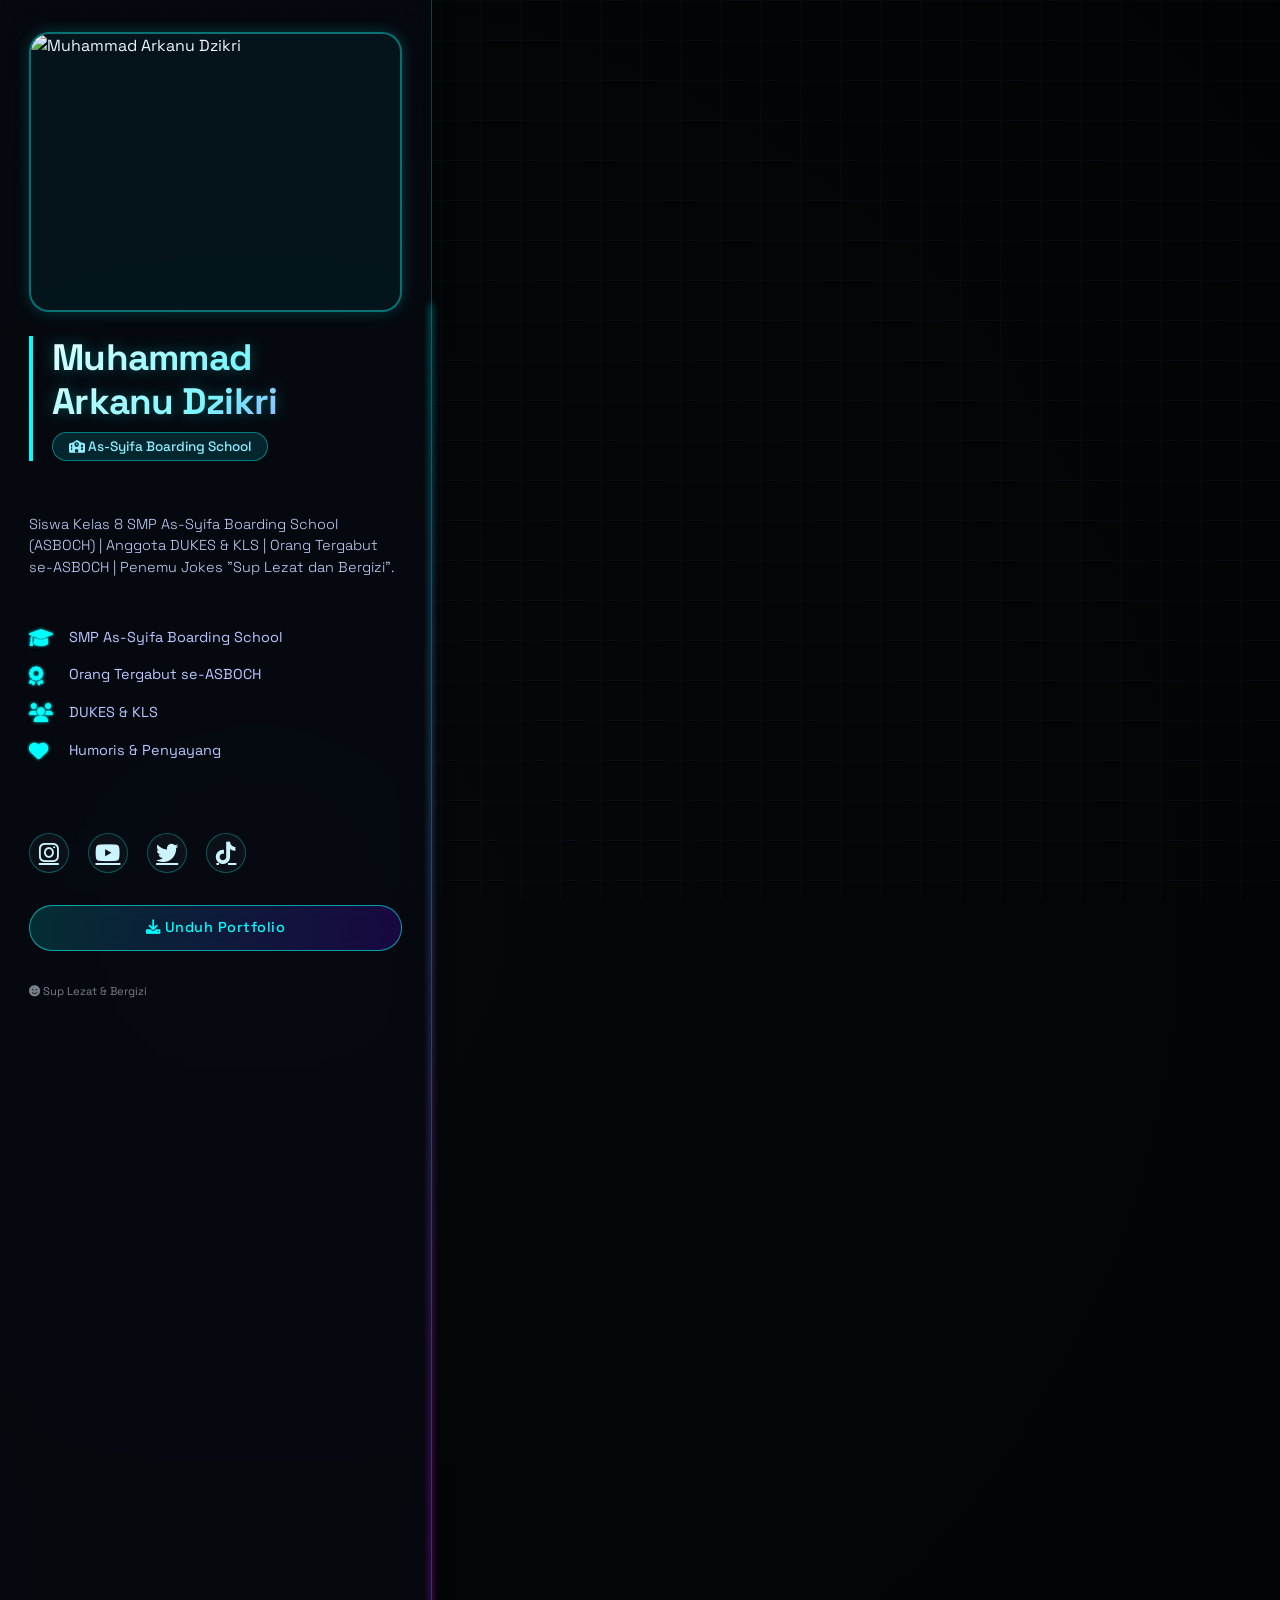
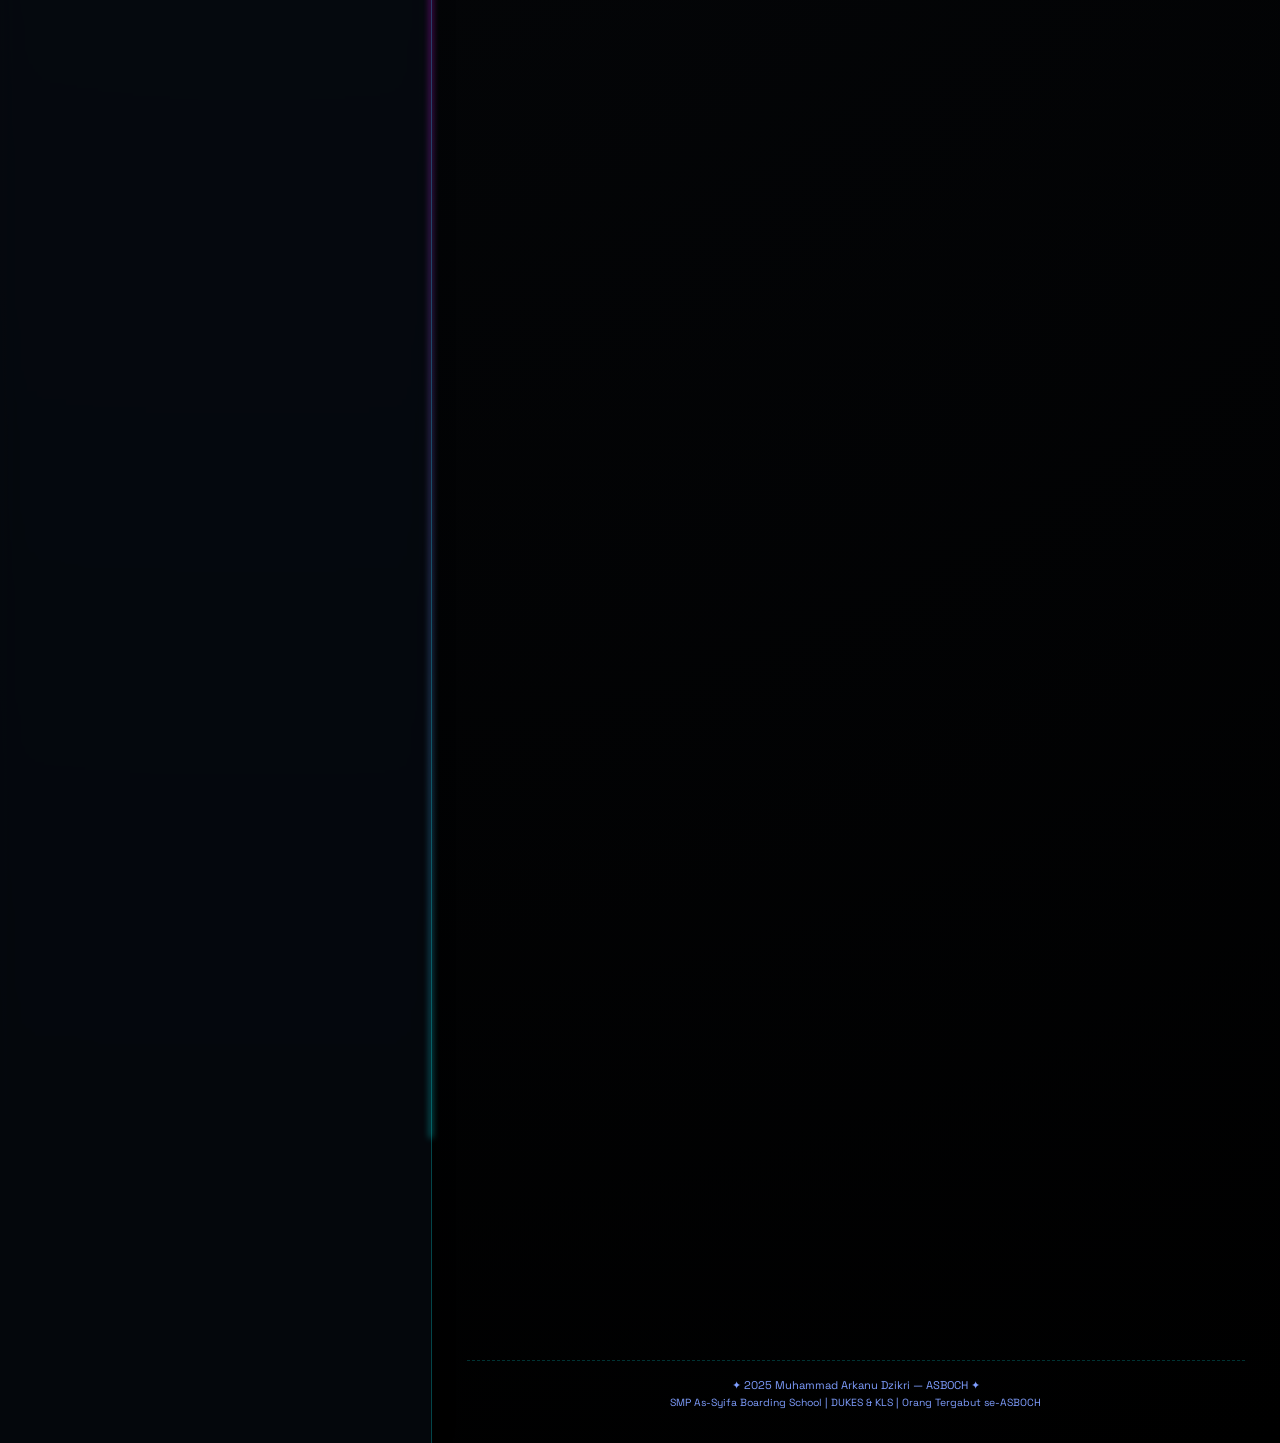
==== Portofolio_arkanu.html @ 2e158646 "Update Portofolio_arkanu.html" ====
<!DOCTYPE html>
<html lang="id">
<head>
    <meta charset="UTF-8">
    <meta name="viewport" content="width=device-width, initial-scale=1.0, viewport-fit=cover">
    <title>Muhammad Arkanu Dzikri - Portfolio</title>
    <link href="https://fonts.googleapis.com/css2?family=Space+Grotesk:wght@300;400;500;600;700&display=swap" rel="stylesheet">
    <link rel="stylesheet" href="https://cdnjs.cloudflare.com/ajax/libs/font-awesome/6.0.0-beta3/css/all.min.css">
    <style>
        * {
            margin: 0;
            padding: 0;
            box-sizing: border-box;
        }

        body {
            font-family: 'Space Grotesk', sans-serif;
            background: radial-gradient(circle at 20% 30%, #05070a, #000000);
            color: #eef5ff;
            line-height: 1.5;
            scroll-behavior: smooth;
            overflow-x: hidden;
        }

        /* efek grid futuristik di latar belakang */
        body::before {
            content: "";
            position: fixed;
            top: 0;
            left: 0;
            width: 100%;
            height: 100%;
            background-image: 
                linear-gradient(rgba(0, 255, 255, 0.03) 1px, transparent 1px),
                linear-gradient(90deg, rgba(0, 255, 255, 0.03) 1px, transparent 1px);
            background-size: 40px 40px;
            pointer-events: none;
            z-index: 0;
        }

        .glow-text {
            text-shadow: 0 0 8px rgba(0, 255, 255, 0.5), 0 0 2px rgba(0, 255, 255, 0.8);
        }

        .portfolio-container {
            display: flex;
            flex-wrap: wrap;
            max-width: 1400px;
            margin: 0 auto;
            position: relative;
            z-index: 2;
            min-height: 100vh;
        }

        /* SIDEBAR KIRI */
        .sidebar-left {
            flex: 1.2;
            min-width: 280px;
            background: rgba(8, 12, 20, 0.6);
            backdrop-filter: blur(16px);
            border-right: 1px solid rgba(0, 255, 255, 0.25);
            box-shadow: -10px 0 30px rgba(0, 0, 0, 0.3);
            padding: 2rem 1.8rem;
            display: flex;
            flex-direction: column;
            position: relative;
            transition: all 0.3s ease;
        }

        .sidebar-left::after {
            content: "";
            position: absolute;
            top: 10%;
            right: -1px;
            width: 2px;
            height: 80%;
            background: linear-gradient(to bottom, #0ff, #f0f, #0ff);
            filter: blur(3px);
            opacity: 0.7;
        }

        .profile-frame {
            width: 100%;
            height: 280px;
            border-radius: 20px;
            overflow: hidden;
            border: 2px solid rgba(0, 255, 255, 0.4);
            box-shadow: 0 0 15px rgba(0, 255, 255, 0.2);
            margin-bottom: 1.5rem;
            transform-style: preserve-3d;
            perspective: 1000px;
            cursor: pointer;
            transition: border-color 0.3s ease, box-shadow 0.3s ease;
            background: rgba(0, 255, 255, 0.05);
            display: flex;
            align-items: center;
            justify-content: center;
        }

        .profile-frame img {
            width: 100%;
            height: 100%;
            object-fit: cover;
            transition: transform 0.1s ease-out;
            backface-visibility: hidden;
        }

        .profile-frame:hover {
            border-color: #0ff;
            box-shadow: 0 0 25px rgba(0, 255, 255, 0.6);
        }

        .name-highlight {
            margin-bottom: 1.8rem;
            border-left: 4px solid #0ff;
            padding-left: 1.2rem;
        }

        .name-highlight h1 {
            font-size: 2.3rem;
            font-weight: 700;
            letter-spacing: -0.02em;
            background: linear-gradient(135deg, #ffffff, #88f7ff, #a55cff);
            background-clip: text;
            -webkit-background-clip: text;
            color: transparent;
            text-shadow: 0 0 15px rgba(0, 255, 255, 0.3);
            line-height: 1.2;
            margin-bottom: 0.5rem;
            transition: text-shadow 0.3s ease;
        }

        .badge-title {
            font-size: 0.85rem;
            font-weight: 500;
            color: #8deeff;
            background: rgba(0, 255, 255, 0.12);
            display: inline-block;
            padding: 0.2rem 1rem;
            border-radius: 40px;
            backdrop-filter: blur(4px);
            border: 0.5px solid rgba(0, 255, 255, 0.4);
        }

        .short-bio {
            margin: 1.5rem 0;
            color: #c4d4ff;
            font-weight: 300;
            font-size: 0.9rem;
            line-height: 1.5;
        }

        .info-list {
            list-style: none;
            margin: 1.5rem 0;
        }

        .info-list li {
            display: flex;
            align-items: center;
            gap: 12px;
            margin-bottom: 1rem;
            font-size: 0.9rem;
            color: #b8c7ff;
            transition: transform 0.2s ease, color 0.2s ease;
        }
        
        .info-list li:hover {
            transform: translateX(5px);
            color: #0ff;
        }

        .info-list li i {
            width: 28px;
            font-size: 1.2rem;
            color: #0ff;
            text-shadow: 0 0 3px cyan;
        }

        .social-icons {
            display: flex;
            gap: 1.2rem;
            margin: 2rem 0 1.5rem;
        }

        .social-icons a {
            color: #ccf4ff;
            font-size: 1.4rem;
            transition: 0.2s ease;
            background: rgba(255, 255, 255, 0.03);
            width: 40px;
            height: 40px;
            display: flex;
            align-items: center;
            justify-content: center;
            border-radius: 50%;
            backdrop-filter: blur(4px);
            border: 0.5px solid rgba(0, 255, 255, 0.3);
        }

        .social-icons a:hover {
            color: #0ff;
            transform: translateY(-4px) scale(1.1);
            border-color: #0ff;
            box-shadow: 0 0 12px rgba(0, 255, 255, 0.5);
            background: rgba(0, 255, 255, 0.1);
        }

        .cv-button {
            background: linear-gradient(95deg, rgba(0, 255, 255, 0.15), rgba(100, 0, 255, 0.2));
            border: 1px solid rgba(0, 255, 255, 0.6);
            color: #0ff;
            padding: 0.7rem 0;
            text-align: center;
            border-radius: 40px;
            font-weight: 500;
            letter-spacing: 0.5px;
            transition: 0.3s;
            backdrop-filter: blur(5px);
            margin-top: 0.5rem;
            text-decoration: none;
            display: block;
            font-size: 0.9rem;
        }

        .cv-button:hover {
            background: rgba(0, 255, 255, 0.3);
            box-shadow: 0 0 15px cyan;
            border-color: cyan;
            color: white;
            transform: scale(1.02);
        }

        /* MAIN CONTENT */
        .main-content {
            flex: 2.5;
            padding: 2rem 2.2rem;
            overflow-x: hidden;
        }

        section {
            margin-bottom: 3.5rem;
        }

        .reveal {
            position: relative;
            transform: translateY(40px);
            opacity: 0;
            transition: transform 0.8s ease, opacity 0.8s ease;
        }
        
        .reveal.active {
            transform: translateY(0);
            opacity: 1;
        }

        .section-title {
            font-size: 1.7rem;
            font-weight: 600;
            letter-spacing: -0.3px;
            margin-bottom: 1.5rem;
            display: inline-block;
            background: linear-gradient(120deg, #fff, #0ff);
            background-clip: text;
            -webkit-background-clip: text;
            color: transparent;
            border-left: 4px solid #0ff;
            padding-left: 1rem;
        }

        .glass-card {
            background: rgba(12, 18, 28, 0.55);
            backdrop-filter: blur(10px);
            border-radius: 24px;
            border: 1px solid rgba(0, 255, 255, 0.2);
            padding: 1.5rem;
            transition: border-color 0.3s ease, box-shadow 0.3s ease, transform 0.3s ease;
            box-shadow: 0 8px 20px rgba(0, 0, 0, 0.3);
        }

        .glass-card:hover {
            border-color: rgba(0, 255, 255, 0.7);
            box-shadow: 0 0 20px rgba(0, 255, 255, 0.2);
            transform: translateY(-3px);
        }

        .about-text p {
            margin-bottom: 1rem;
            color: #d9e6ff;
        }

        .experience-item {
            margin-bottom: 1.7rem;
            border-left: 2px solid #0ff;
            padding-left: 1.2rem;
            transition: border-color 0.3s, transform 0.3s;
        }
        
        .experience-item:hover {
            border-left-color: #f0f;
            transform: translateX(4px);
        }

        .exp-title {
            font-size: 1.2rem;
            font-weight: 600;
            color: #b1f0ff;
            display: flex;
            align-items: baseline;
            flex-wrap: wrap;
            gap: 12px;
            margin-bottom: 0.3rem;
        }

        .exp-date {
            font-size: 0.75rem;
            background: rgba(0, 255, 255, 0.2);
            padding: 0.2rem 0.7rem;
            border-radius: 30px;
            color: #0ff;
        }

        .exp-company {
            font-size: 0.9rem;
            color: #aac8ff;
            margin-bottom: 0.5rem;
        }

        .skills-grid {
            display: flex;
            flex-wrap: wrap;
            gap: 12px;
            margin-top: 0.5rem;
        }

        .skill-pill {
            background: rgba(0, 255, 255, 0.08);
            backdrop-filter: blur(4px);
            border: 0.5px solid rgba(0, 255, 255, 0.3);
            border-radius: 60px;
            padding: 0.5rem 1.2rem;
            font-size: 0.85rem;
            font-weight: 500;
            letter-spacing: 0.3px;
            transition: all 0.2s;
            color: #cdf2ff;
        }

        .skill-pill:hover {
            background: rgba(0, 255, 255, 0.2);
            border-color: #0ff;
            transform: scale(1.05) translateY(-2px);
            color: white;
            box-shadow: 0 0 12px cyan;
        }

        .projects-grid {
            display: grid;
            grid-template-columns: repeat(auto-fill, minmax(260px, 1fr));
            gap: 1.5rem;
            margin-top: 1rem;
        }

        .project-card {
            background: rgba(6, 12, 22, 0.7);
            backdrop-filter: blur(8px);
            border-radius: 28px;
            padding: 1.4rem;
            border: 1px solid rgba(0, 255, 255, 0.2);
            transition: border-color 0.3s, box-shadow 0.3s, transform 0.3s;
        }

        .project-card:hover {
            border-color: #f0f;
            box-shadow: 0 0 20px rgba(255, 0, 255, 0.2);
            transform: translateY(-6px);
        }

        .project-icon {
            font-size: 2rem;
            color: #0ff;
            margin-bottom: 1rem;
            transition: transform 0.3s ease;
        }
        
        .project-card:hover .project-icon {
            transform: scale(1.1) rotate(5deg);
        }

        .project-card h3 {
            font-size: 1.25rem;
            margin-bottom: 0.6rem;
            font-weight: 600;
        }

        .project-tech {
            display: flex;
            flex-wrap: wrap;
            gap: 8px;
            margin: 0.8rem 0;
        }

        .project-tech span {
            background: rgba(0, 0, 0, 0.5);
            font-size: 0.7rem;
            padding: 0.2rem 0.7rem;
            border-radius: 20px;
            color: #0ff;
            border: 0.2px solid cyan;
        }

        .project-card p {
            font-size: 0.85rem;
            color: #cbddf5;
        }

        /* Video Area */
        .video-wrapper {
            position: relative;
            width: 100%;
            border-radius: 14px;
            overflow: hidden;
            background: #000;
            border: 1px solid rgba(255, 255, 255, 0.05);
            box-shadow: 0 10px 30px rgba(0, 0, 0, 0.5);
        }

        .video-wrapper video {
            width: 100%;
            display: block;
            max-height: 500px;
            object-fit: contain;
        }

        /* Audio Area */
        .audio-container {
            display: flex;
            flex-direction: column;
            gap: 12px;
            align-items: center;
            padding: 1rem 0;
        }

        .audio-container audio {
            width: 100%;
            max-width: 600px;
            outline: none;
        }

        .audio-meta {
            font-size: 0.85rem;
            color: #8deeff;
            display: flex;
            align-items: center;
            gap: 8px;
            background: rgba(0, 255, 255, 0.05);
            padding: 0.4rem 1.2rem;
            border-radius: 30px;
            border: 0.5px solid rgba(0, 255, 255, 0.2);
        }

        .contact-info {
            display: flex;
            flex-wrap: wrap;
            gap: 1.2rem;
            margin-top: 1rem;
        }

        .contact-item {
            background: rgba(255, 255, 255, 0.03);
            padding: 0.8rem 1.3rem;
            border-radius: 48px;
            display: inline-flex;
            align-items: center;
            gap: 12px;
            border: 0.5px solid rgba(0, 255, 255, 0.3);
            transition: all 0.3s ease;
        }

        .contact-item i {
            font-size: 1.2rem;
            color: #0ff;
        }

        .contact-item a, .contact-item span {
            color: #e0f0ff;
            text-decoration: none;
            font-size: 0.9rem;
        }

        .contact-item:hover {
            background: rgba(0, 255, 255, 0.1);
            border-color: cyan;
            transform: translateY(-2px);
            box-shadow: 0 4px 12px rgba(0,255,255,0.2);
        }

        footer {
            text-align: center;
            font-size: 0.7rem;
            margin-top: 3rem;
            padding-top: 1rem;
            border-top: 1px dashed rgba(0, 255, 255, 0.2);
            color: #7f9eff;
        }

        @media (max-width: 850px) {
            .portfolio-container {
                flex-direction: column;
            }
            .sidebar-left {
                border-right: none;
                border-bottom: 1px solid rgba(0, 255, 255, 0.4);
                backdrop-filter: blur(20px);
                width: 100%;
                text-align: left;
                padding: 1.8rem;
            }
            .sidebar-left::after {
                display: none;
            }
            .name-highlight h1 {
                font-size: 2rem;
            }
            .main-content {
                padding: 1.5rem;
            }
            .section-title {
                font-size: 1.5rem;
            }
            .projects-grid {
                grid-template-columns: 1fr;
            }
        }

        ::-webkit-scrollbar {
            width: 6px;
        }
        ::-webkit-scrollbar-track {
            background: #0a0f1a;
        }
        ::-webkit-scrollbar-thumb {
            background: #0ff;
            border-radius: 8px;
        }
    </style>
</head>
<body>

<div class="portfolio-container">
    <aside class="sidebar-left">
        <div class="profile-frame" id="js-profile-tilt">
            <img src="foto_arkanu.jpg" alt="Muhammad Arkanu Dzikri" onerror="this.onerror=null; this.src='https://ui-avatars.com/api/?name=Muhammad+Arkanu+Dzikri&background=0D8ABC&color=fff&size=512';">
        </div>

        <div class="name-highlight">
            <h1>Muhammad<br>Arkanu Dzikri</h1>
            <div class="badge-title">
                <i class="fas fa-school" style="font-size: 0.8rem;"></i> As-Syifa Boarding School
            </div>
        </div>
        
        <div class="short-bio">
            Siswa Kelas 8 SMP As-Syifa Boarding School (ASBOCH) | Anggota DUKES & KLS | Orang Tergabut se-ASBOCH | Penemu Jokes "Sup Lezat dan Bergizi".
        </div>
        
        <ul class="info-list">
            <li><i class="fas fa-graduation-cap"></i> <span>SMP As-Syifa Boarding School</span></li>
            <li><i class="fas fa-award"></i> <span>Orang Tergabut se-ASBOCH</span></li>
            <li><i class="fas fa-users"></i> <span>DUKES & KLS</span></li>
            <li><i class="fas fa-heart"></i> <span>Humoris & Penyayang</span></li>
        </ul>
        
        <div class="social-icons">
            <a href="#" aria-label="Instagram"><i class="fab fa-instagram"></i></a>
            <a href="#" aria-label="YouTube"><i class="fab fa-youtube"></i></a>
            <a href="#" aria-label="Twitter"><i class="fab fa-twitter"></i></a>
            <a href="#" aria-label="TikTok"><i class="fab fa-tiktok"></i></a>
        </div>
        
        <a href="#" class="cv-button"><i class="fas fa-download"></i> Unduh Portfolio</a>
        
        <div style="margin-top: auto; font-size: 0.7rem; opacity: 0.5; margin-top: 2rem;">
            <i class="fas fa-smile"></i> Sup Lezat & Bergizi
        </div>
    </aside>

    <main class="main-content">
        <section id="about" class="reveal">
            <h2 class="section-title"><i class="fas fa-user" style="margin-right: 8px;"></i> Tentang Saya</h2>
            <div class="glass-card about-text">
                <p>Saya <strong class="glow-text">Muhammad Arkanu Dzikri</strong>, seorang santri/siswa kelas 8 di <strong class="glow-text">SMP As-Syifa Boarding School (ASBOCH)</strong>. Saya berkarakter <strong class="glow-text">humoris</strong>, hangat, dan <strong class="glow-text">penyayang</strong>.</p>
                <p>Di lingkungan asrama dan sekolah, saya aktif dalam organisasi <strong class="glow-text">DUKES (Duta Kesehatan)</strong> dan <strong class="glow-text">KLS (Komunitas Literasi Sekolah)</strong>. Selain itu, saya juga memegang gelar tidak resmi sebagai <strong class="glow-text">"Orang Tergabut se-ASBOCH"</strong> karena selalu berhasil menemukan waktu santai untuk membuat jokes ikonik <strong class="glow-text">"sup lezat dan bergizi"</strong> yang mencairkan suasana.</p>
                <p><i class="fas fa-star-of-life" style="color:#0ff;"></i> Filosofi saya: "Menyebarkan kebaikan, kesehatan, dan tawa di lingkungan ASBOCH."</p>
            </div>
        </section>

        <section id="experience" class="reveal">
            <h2 class="section-title"><i class="fas fa-users"></i> Organisasi & Sekolah</h2>
            <div class="glass-card" style="padding: 0.2rem 1.5rem 1rem 1.5rem;">
                <div class="experience-item">
                    <div class="exp-title">
                        <span>SMP As-Syifa Boarding School (ASBOCH)</span>
                        <span class="exp-date">Kelas 8</span>
                    </div>
                    <div class="exp-company">Pendidikan / Asrama</div>
                    <p style="font-size: 0.85rem; color:#c2dcff;">Menjalani kehidupan sekolah berasrama, belajar kemandirian, kebersamaan, dan berkarya bersama teman-teman.</p>
                </div>
                <div class="experience-item">
                    <div class="exp-title">
                        <span>DUKES (Duta Kesehatan)</span>
                        <span class="exp-date">Aktif</span>
                    </div>
                    <div class="exp-company">Organisasi Sekolah</div>
                    <p style="font-size: 0.85rem; color:#c2dcff;">Aktif mengedukasi santri/siswa tentang pentingnya menjaga kesehatan, kebersihan, dan gizi seimbang.</p>
                </div>
                <div class="experience-item">
                    <div class="exp-title">
                        <span>KLS (Komunitas Literasi Sekolah)</span>
                        <span class="exp-date">Aktif</span>
                    </div>
                    <div class="exp-company">Organisasi Sekolah</div>
                    <p style="font-size: 0.85rem; color:#c2dcff;">Turut memajukan minat membaca, menulis, dan kreativitas literasi di lingkungan sekolah.</p>
                </div>
            </div>
        </section>

        <section id="skills" class="reveal">
            <h2 class="section-title"><i class="fas fa-sparkles"></i> Karakter & Keahlian</h2>
            <div class="glass-card">
                <div class="skills-grid">
                    <span class="skill-pill">Edukasi Kesehatan (DUKES)</span>
                    <span class="skill-pill">Literasi & Kreativitas (KLS)</span>
                    <span class="skill-pill">Master Gabut se-ASBOCH</span>
                    <span class="skill-pill">Humoris & Pencipta Jokes</span>
                    <span class="skill-pill">Kepribadian Penyayang</span>
                    <span class="skill-pill">Public Speaking & Sosialisasi</span>
                </div>
            </div>
        </section>

        <section id="projects" class="reveal">
            <h2 class="section-title"><i class="fas fa-trophy"></i> Karya & Prestasi Unik</h2>
            <div class="projects-grid">
                <div class="project-card">
                    <div class="project-icon"><i class="fas fa-crown"></i></div>
                    <h3>Orang Tergabut se-ASBOCH</h3>
                    <p>Gelar kehormatan lokal karena selalu punya waktu santai untuk merangkul teman-teman, mencairkan suasana asrama, dan menyebarkan keceriaan.</p>
                    <div class="project-tech">
                        <span>#ASBOCH</span><span>#GagahnyaSantai</span><span>#Moodmaker</span>
                    </div>
                </div>
                <div class="project-card">
                    <div class="project-icon"><i class="fas fa-utensils"></i></div>
                    <h3>Jokes "Sup Lezat dan Bergizi"</h3>
                    <p>Jokes buatan sendiri yang populer di kalangan teman-teman ASBOCH, selalu berhasil memecahkan keheningan.</p>
                    <div class="project-tech">
                        <span>#Humor</span><span>#SupLezatDanBergizi</span>
                    </div>
                </div>
                <div class="project-card">
                    <div class="project-icon"><i class="fas fa-notes-medical"></i></div>
                    <h3>Kegiatan DUKES & KLS</h3>
                    <p>Inisiatif program gaya hidup sehat serta literasi seru bagi seluruh santri ASBOCH.</p>
                    <div class="project-tech">
                        <span>#DutaKesehatan</span><span>#LiterasiASBOCH</span>
                    </div>
                </div>
            </div>
        </section>

        <section id="movies-time" class="reveal">
            <h2 class="section-title"><i class="fas fa-play-circle"></i> Video Saya</h2>
            <div class="glass-card">
                <div class="video-wrapper">
                    <video controls preload="auto">
                        <source src="videoplayback.mp4" type="video/mp4">
                        Browser Anda tidak mendukung pemutar video HTML5.
                    </video>
                </div>
            </div>
        </section>

        <section id="music-time" class="reveal">
            <h2 class="section-title"><i class="fas fa-music"></i> Musik Kesukaan Arkan</h2>
            <div class="glass-card">
                <div class="audio-container">
                    <div class="audio-meta">
                        <i class="fas fa-headphones-alt"></i>
                        <span>Now Playing: Audio Pilihan Arkan</span>
                    </div>
                    <audio controls preload="auto">
                        <source src="videoplayback.m4a" type="audio/x-m4a">
                        <source src="videoplayback.m4a" type="audio/mp4">
                        Browser Anda tidak mendukung pemutar audio HTML5.
                    </audio>
                </div>
            </div>
        </section>

        <section id="contact" class="reveal">
            <h2 class="section-title"><i class="fas fa-envelope-open-text"></i> Kontak & Sapa Saya</h2>
            <div class="glass-card">
                <div class="contact-info">
                    <div class="contact-item">
                        <i class="fas fa-envelope"></i>
                        <a href="mailto:arkanu@example.com">arkanu@example.com</a>
                    </div>
                    <div class="contact-item">
                        <i class="fab fa-instagram"></i>
                        <span>@arkanu_dzikri</span>
                    </div>
                </div>
                <div style="margin-top: 1.2rem; font-size: 0.8rem; color: #98b0e6;">
                    <i class="fas fa-smile"></i> Santri ASBOCH yang selalu siap berbagi cerita, humor, dan kebaikan!
                </div>
            </div>
        </section>
        
        <footer>
            <span>✦ 2025 Muhammad Arkanu Dzikri — ASBOCH ✦</span><br>
            <span style="font-size: 0.65rem;">SMP As-Syifa Boarding School | DUKES & KLS | Orang Tergabut se-ASBOCH</span>
        </footer>
    </main>
</div>

<script>
    document.addEventListener("DOMContentLoaded", function() {
        
        // EFEK INTERAKTIF NAMA
        const nameElement = document.querySelector('.name-highlight h1');
        if(nameElement) {
            nameElement.addEventListener('mouseenter', () => {
                nameElement.style.textShadow = '0 0 15px cyan, 0 0 30px #0ff';
            });
            nameElement.addEventListener('mouseleave', () => {
                nameElement.style.textShadow = '0 0 8px rgba(0, 255, 255, 0.5)';
            });
        }

        // ANIMASI REVEAL SCROLL
        const revealElements = document.querySelectorAll('.reveal');
        revealElements.forEach(el => {
            const observer = new IntersectionObserver((entries) => {
                entries.forEach(entry => {
                    if(entry.isIntersecting) {
                        entry.target.classList.add('active');
                    }
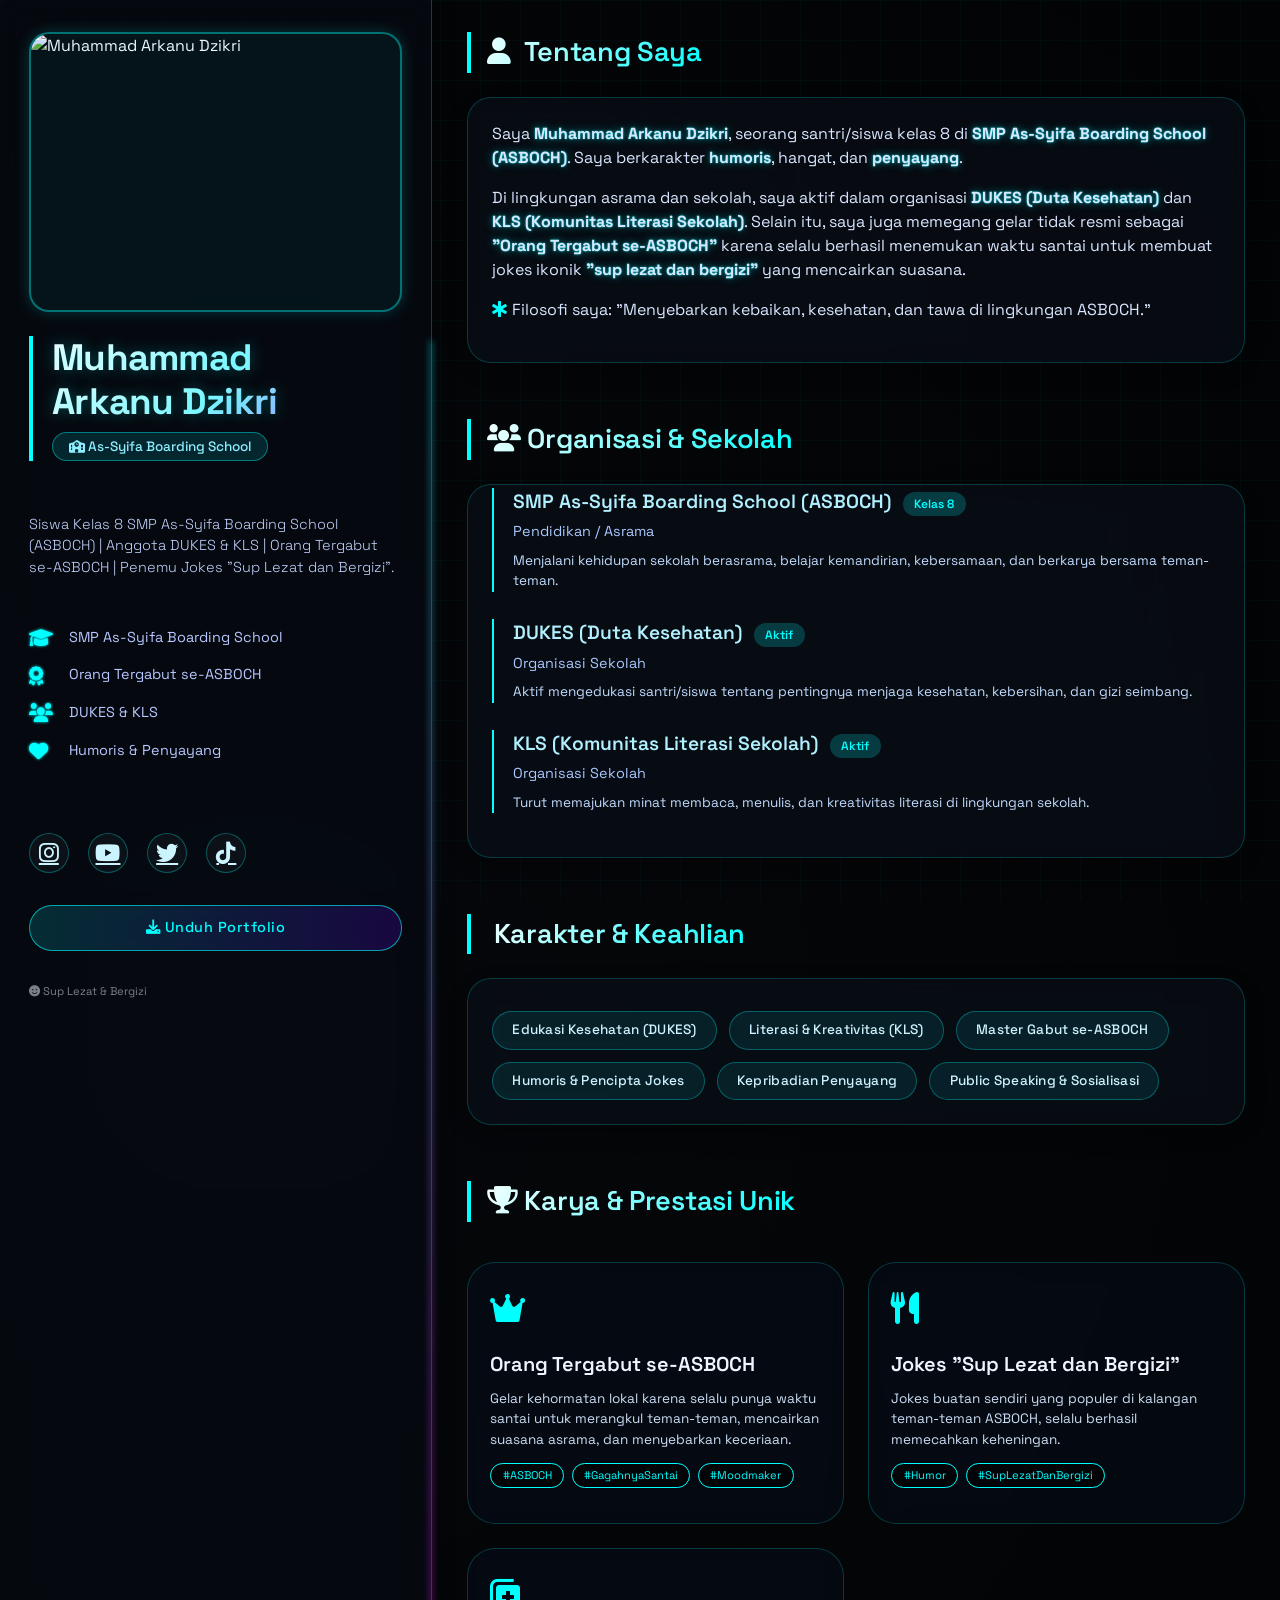
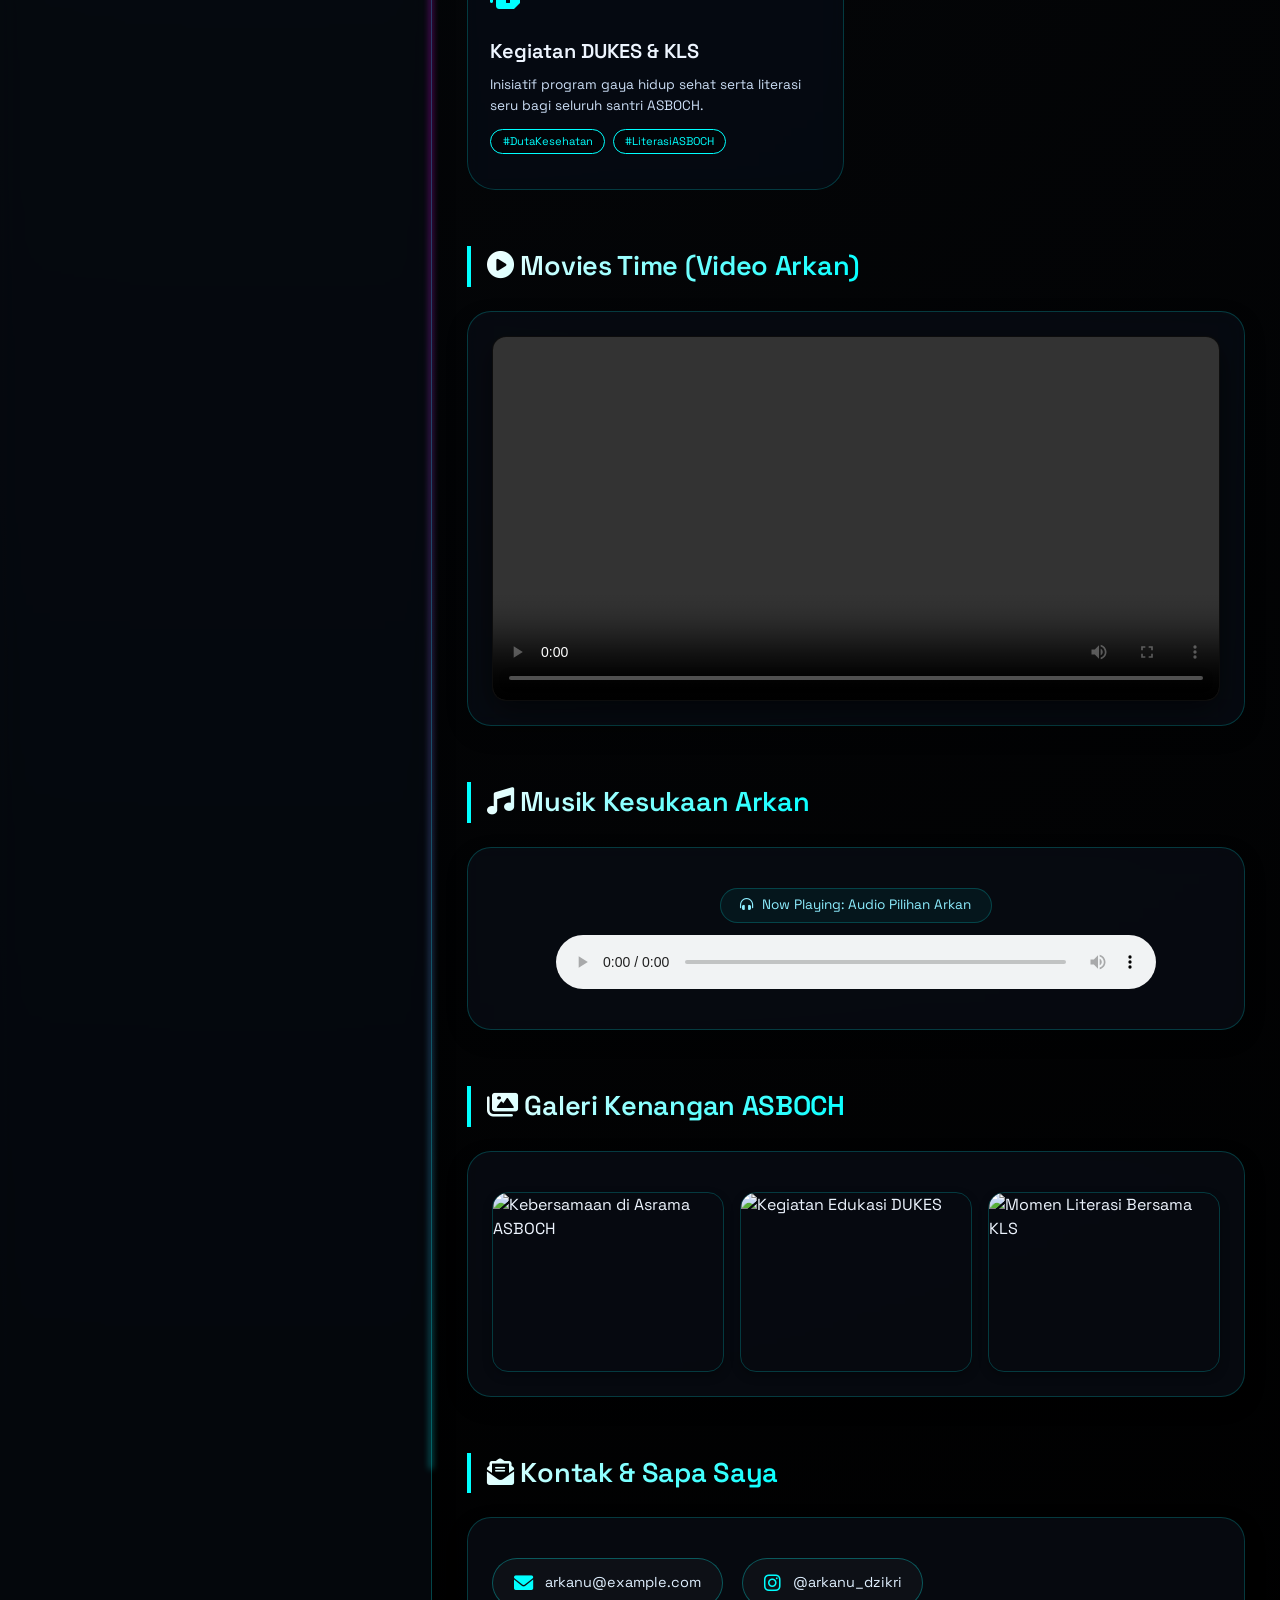
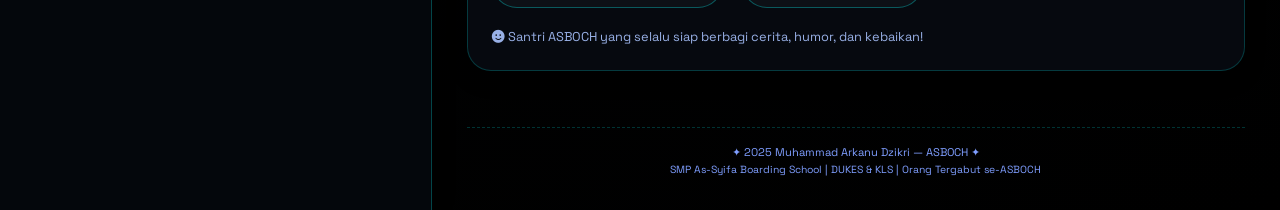
==== commit f6c637e9: "ngasal yang penting ke upload" ====
--- a/Portofolio_arkanu.html
+++ b/Portofolio_arkanu.html
@@ -22,7 +22,7 @@
             overflow-x: hidden;
         }
 
-        /* efek grid futuristik di latar belakang */
+        /* Efek grid futuristik di latar belakang */
         body::before {
             content: "";
             position: fixed;
@@ -79,6 +79,7 @@
             opacity: 0.7;
         }
 
+        /* Bingkai Foto Profil (3D Tilt) */
         .profile-frame {
             width: 100%;
             height: 280px;
@@ -414,7 +415,7 @@
             color: #cbddf5;
         }
 
-        /* Video Area */
+        /* Area Video */
         .video-wrapper {
             position: relative;
             width: 100%;
@@ -432,7 +433,7 @@
             object-fit: contain;
         }
 
-        /* Audio Area */
+        /* Area Audio */
         .audio-container {
             display: flex;
             flex-direction: column;
@@ -459,6 +460,126 @@
             border: 0.5px solid rgba(0, 255, 255, 0.2);
         }
 
+        /* Galeri Foto */
+        .gallery-container {
+            display: grid;
+            grid-template-columns: repeat(auto-fill, minmax(200px, 1fr));
+            gap: 1rem;
+            margin-top: 1rem;
+        }
+
+        .gallery-item {
+            position: relative;
+            border-radius: 16px;
+            overflow: hidden;
+            border: 1px solid rgba(0, 255, 255, 0.2);
+            height: 180px;
+            cursor: pointer;
+            box-shadow: 0 4px 10px rgba(0,0,0,0.3);
+            transition: border-color 0.3s, box-shadow 0.3s, transform 0.3s;
+        }
+
+        .gallery-item img {
+            width: 100%;
+            height: 100%;
+            object-fit: cover;
+            transition: all 0.4s ease;
+        }
+
+        .gallery-caption {
+            position: absolute;
+            bottom: 0;
+            left: 0;
+            width: 100%;
+            background: linear-gradient(transparent, rgba(0,0,0,0.9));
+            padding: 12px;
+            font-size: 0.75rem;
+            color: #fff;
+            transform: translateY(100%);
+            transition: transform 0.3s ease;
+        }
+
+        .gallery-item:hover .gallery-caption {
+            transform: translateY(0);
+        }
+
+        .gallery-item:hover img {
+            filter: brightness(0.8) scale(1.05);
+        }
+        
+        .gallery-item:hover {
+            border-color: #0ff;
+            box-shadow: 0 0 15px rgba(0, 255, 255, 0.4);
+            transform: scale(1.02);
+        }
+
+        /* Lightbox Modal Galeri */
+        .lightbox-modal {
+            position: fixed;
+            top: 0;
+            left: 0;
+            width: 100%;
+            height: 100%;
+            background: rgba(4, 6, 10, 0.92);
+            backdrop-filter: blur(8px);
+            z-index: 9999;
+            display: flex;
+            align-items: center;
+            justify-content: center;
+            opacity: 0;
+            pointer-events: none;
+            transition: opacity 0.3s ease;
+        }
+        
+        .lightbox-modal.show {
+            opacity: 1;
+            pointer-events: auto;
+        }
+        
+        .lightbox-content {
+            max-width: 85%;
+            max-height: 80vh;
+            position: relative;
+            transform: scale(0.9);
+            transition: transform 0.3s ease;
+            text-align: center;
+        }
+        
+        .lightbox-modal.show .lightbox-content {
+            transform: scale(1);
+        }
+        
+        .lightbox-img {
+            max-width: 100%;
+            max-height: 75vh;
+            border-radius: 12px;
+            border: 2px solid rgba(0, 255, 255, 0.3);
+            box-shadow: 0 0 30px rgba(0, 255, 255, 0.2);
+        }
+        
+        .lightbox-desc {
+            color: #fff;
+            margin-top: 15px;
+            font-size: 1rem;
+            letter-spacing: 0.5px;
+            text-shadow: 0 0 8px cyan;
+        }
+        
+        .lightbox-close {
+            position: absolute;
+            top: -40px;
+            right: 0;
+            color: #0ff;
+            font-size: 2rem;
+            cursor: pointer;
+            transition: color 0.2s;
+        }
+        
+        .lightbox-close:hover {
+            color: #f0f;
+        }
+
+        /* Contact Area */
         .contact-info {
             display: flex;
             flex-wrap: wrap;
@@ -670,7 +791,7 @@
         </section>
 
         <section id="movies-time" class="reveal">
-            <h2 class="section-title"><i class="fas fa-play-circle"></i> Video Saya</h2>
+            <h2 class="section-title"><i class="fas fa-play-circle"></i> Movies Time (Video Arkan)</h2>
             <div class="glass-card">
                 <div class="video-wrapper">
                     <video controls preload="auto">
@@ -698,6 +819,26 @@
             </div>
         </section>
 
+        <section id="gallery" class="reveal">
+            <h2 class="section-title"><i class="fas fa-images"></i> Galeri Kenangan ASBOCH</h2>
+            <div class="glass-card">
+                <div class="gallery-container">
+                    <div class="gallery-item js-lightbox-trigger">
+                        <img src="https://images.unsplash.com/photo-1523240795612-9a054b0db644?auto=format&fit=crop&q=80&w=400" alt="Kebersamaan di Asrama ASBOCH">
+                        <div class="gallery-caption">Kebersamaan di Asrama ASBOCH</div>
+                    </div>
+                    <div class="gallery-item js-lightbox-trigger">
+                        <img src="https://images.unsplash.com/photo-1577896851231-70ef18881754?auto=format&fit=crop&q=80&w=400" alt="Kegiatan Edukasi DUKES">
+                        <div class="gallery-caption">Kegiatan Edukasi DUKES</div>
+                    </div>
+                    <div class="gallery-item js-lightbox-trigger">
+                        <img src="https://images.unsplash.com/photo-1457369804613-52c61a468e7d?auto=format&fit=crop&q=80&w=400" alt="Momen Literasi Bersama KLS">
+                        <div class="gallery-caption">Momen Literasi Bersama KLS</div>
+                    </div>
+                </div>
+            </div>
+        </section>
+
         <section id="contact" class="reveal">
             <h2 class="section-title"><i class="fas fa-envelope-open-text"></i> Kontak & Sapa Saya</h2>
             <div class="glass-card">
@@ -724,10 +865,18 @@
     </main>
 </div>
 
+<div class="lightbox-modal" id="js-lightbox">
+    <div class="lightbox-content">
+        <span class="lightbox-close" id="js-lightbox-close">&times;</span>
+        <img src="" alt="Zoomed" class="lightbox-img" id="js-lightbox-img">
+        <div class="lightbox-desc" id="js-lightbox-desc"></div>
+    </div>
+</div>
+
 <script>
     document.addEventListener("DOMContentLoaded", function() {
         
-        // EFEK INTERAKTIF NAMA
+        // 1. HOVER EFEK GLOW PADA NAMA
         const nameElement = document.querySelector('.name-highlight h1');
         if(nameElement) {
             nameElement.addEventListener('mouseenter', () => {
@@ -738,11 +887,73 @@
             });
         }
 
-        // ANIMASI REVEAL SCROLL
+        // 2. SCROLL REVEAL ANIMATION
         const revealElements = document.querySelectorAll('.reveal');
         revealElements.forEach(el => {
             const observer = new IntersectionObserver((entries) => {
                 entries.forEach(entry => {
                     if(entry.isIntersecting) {
                         entry.target.classList.add('active');
-                    }+                    }
+                });
+            }, { threshold: 0.1 });
+            observer.observe(el);
+        });
+
+        // 3. 3D TILT EFFECT FOTO PROFIL
+        const profileTilt = document.getElementById('js-profile-tilt');
+        const profileImg = profileTilt ? profileTilt.querySelector('img') : null;
+        
+        if (profileTilt && profileImg) {
+            profileTilt.addEventListener('mousemove', (e) => {
+                const rect = profileTilt.getBoundingClientRect();
+                const x = e.clientX - rect.left; 
+                const y = e.clientY - rect.top; 
+                const midX = rect.width / 2;
+                const midY = rect.height / 2;
+                const rotateX = ((midY - y) / midY) * 15;
+                const rotateY = ((x - midX) / midX) * 15;
+                
+                profileImg.style.transform = `scale(1.08) rotateX(${rotateX}deg) rotateY(${rotateY}deg)`;
+            });
+            
+            profileTilt.addEventListener('mouseleave', () => {
+                profileImg.style.transform = 'scale(1) rotateX(0deg) rotateY(0deg)';
+            });
+        }
+
+        // 4. LIGHTBOX MODAL GALERI
+        const lightbox = document.getElementById('js-lightbox');
+        const lightboxImg = document.getElementById('js-lightbox-img');
+        const lightboxDesc = document.getElementById('js-lightbox-desc');
+        const lightboxClose = document.getElementById('js-lightbox-close');
+        const galleryItems = document.querySelectorAll('.js-lightbox-trigger');
+
+        galleryItems.forEach(item => {
+            item.addEventListener('click', () => {
+                const img = item.querySelector('img');
+                if (img && lightbox && lightboxImg && lightboxDesc) {
+                    lightboxImg.src = img.src;
+                    lightboxDesc.textContent = img.alt;
+                    lightbox.classList.add('show');
+                }
+            });
+        });
+
+        if (lightboxClose && lightbox) {
+            lightboxClose.addEventListener('click', () => {
+                lightbox.classList.remove('show');
+            });
+            
+            lightbox.addEventListener('click', (e) => {
+                if (e.target === lightbox) {
+                    lightbox.classList.remove('show');
+                }
+            });
+        }
+
+        console.log("Muhammad Arkanu Dzikri | Portfolio ASBOCH Berhasil Dimuat.");
+    });
+</script>
+</body>
+</html>
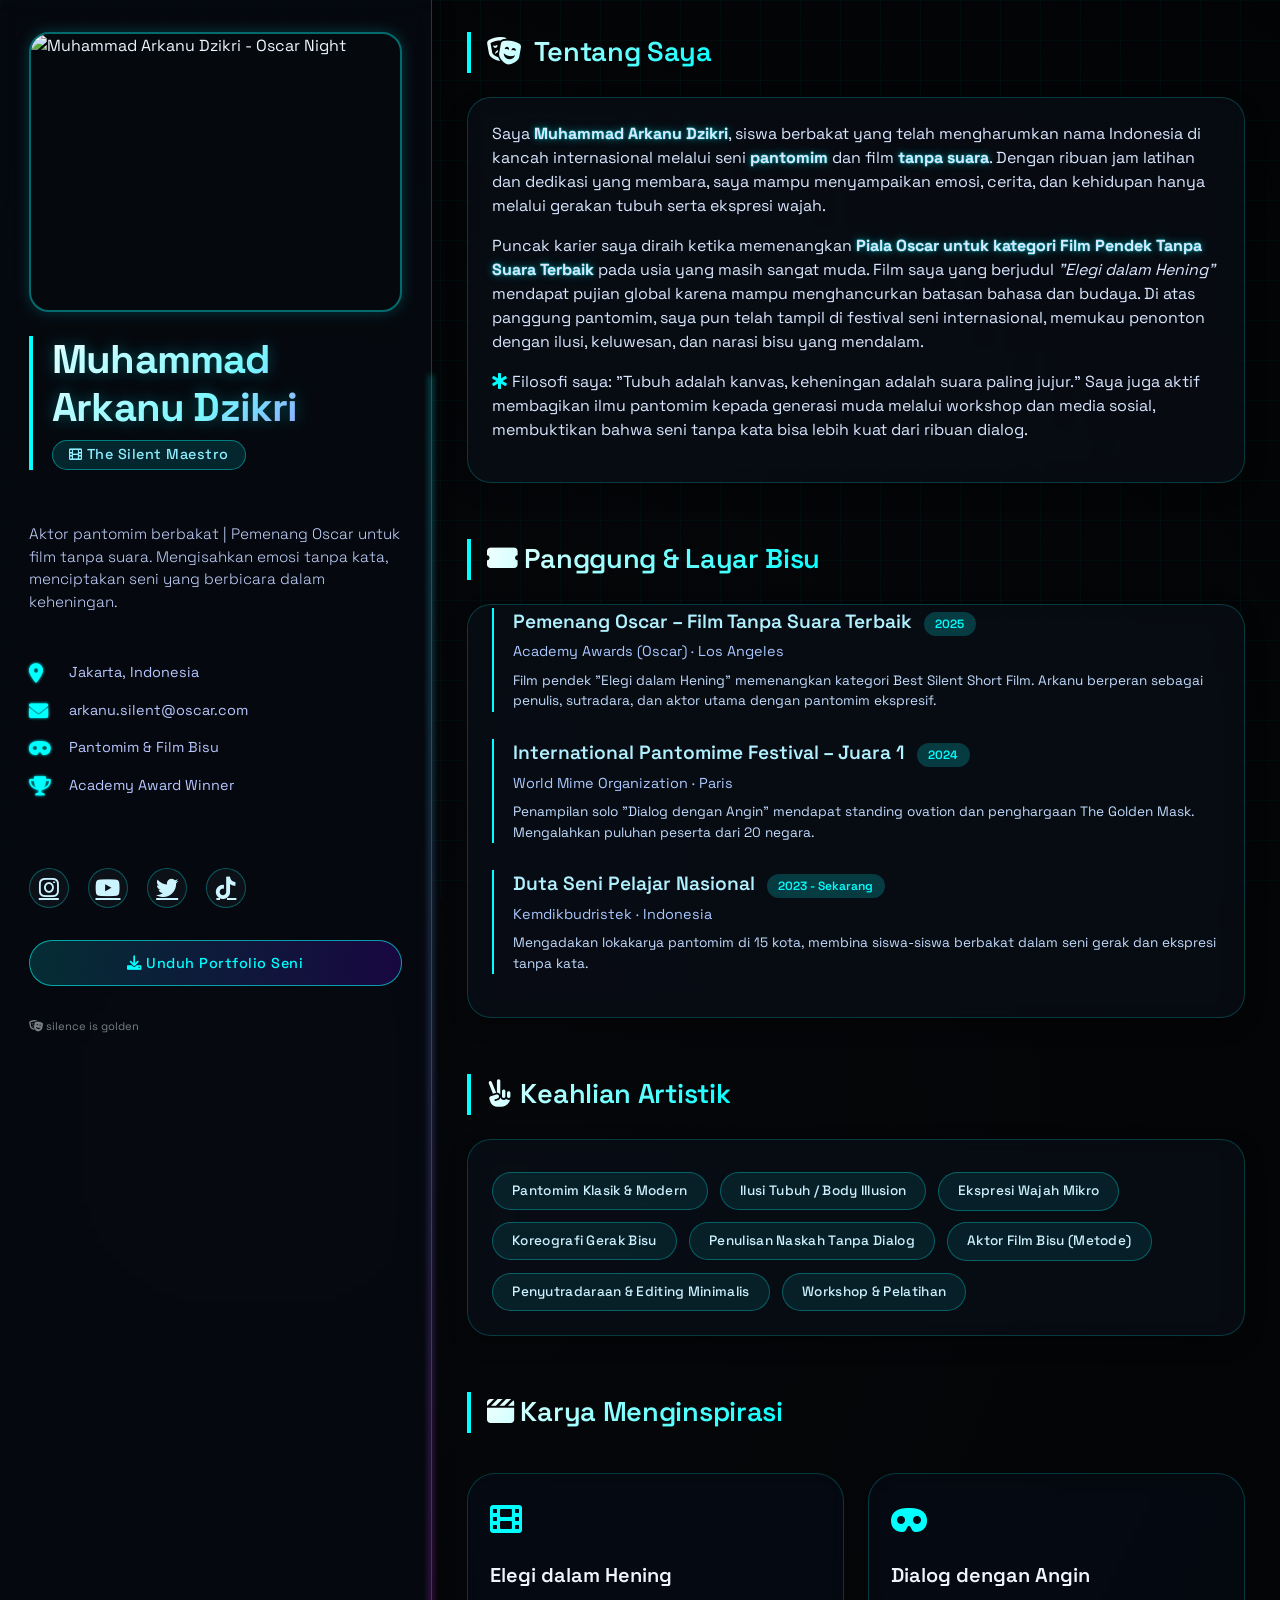
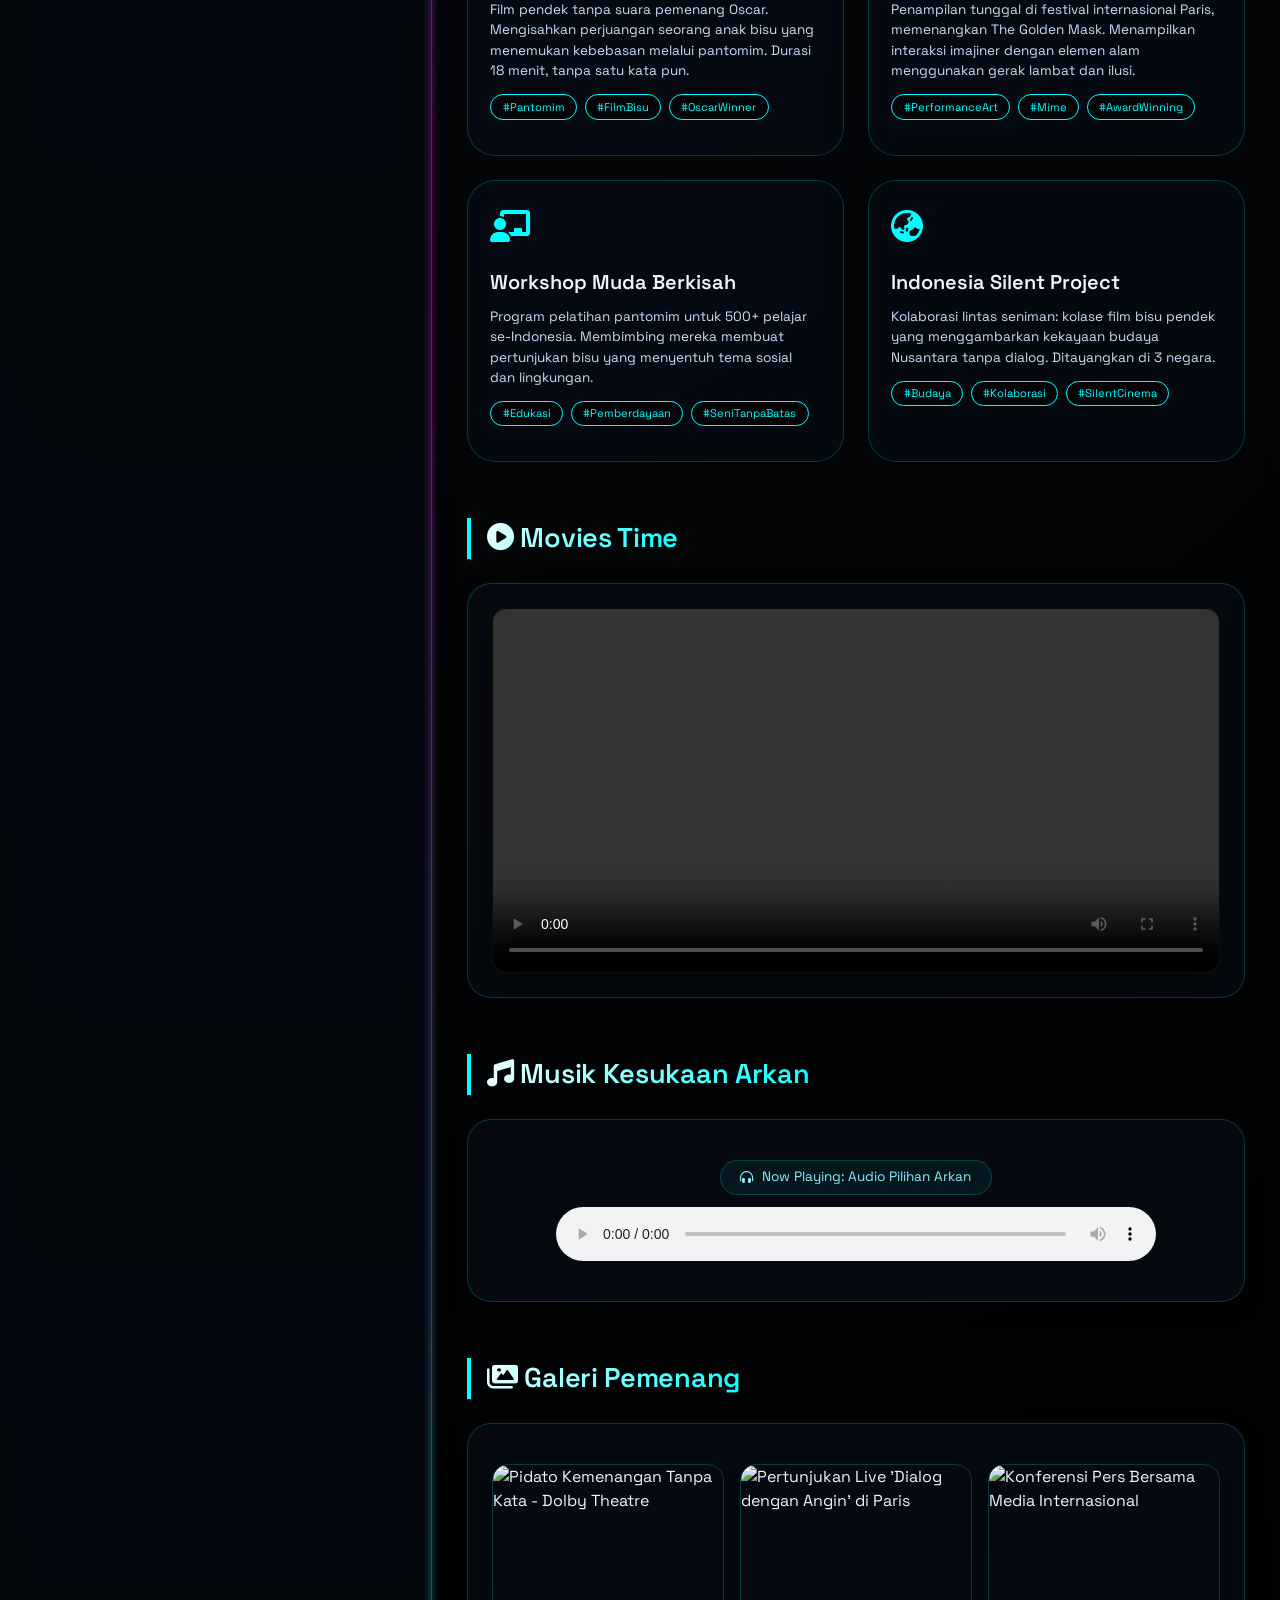
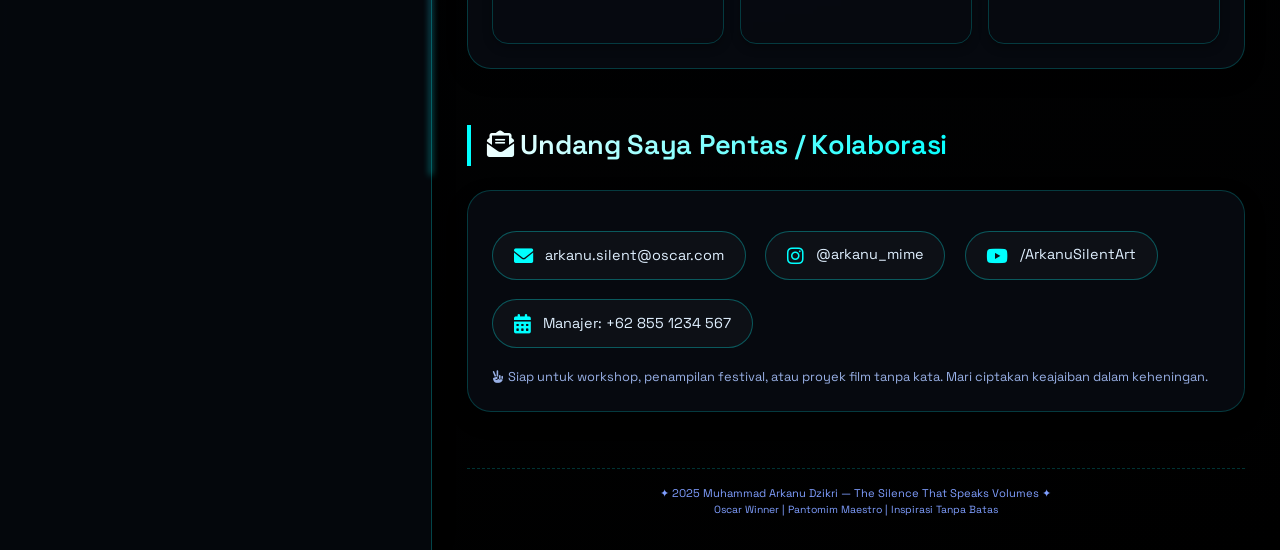
==== commit 3e0c058f: "Add files via upload" ====
--- a/Portofolio_arkanu.html
+++ b/Portofolio_arkanu.html
@@ -3,7 +3,7 @@
 <head>
     <meta charset="UTF-8">
     <meta name="viewport" content="width=device-width, initial-scale=1.0, viewport-fit=cover">
-    <title>Muhammad Arkanu Dzikri - Portfolio</title>
+    <title>Muhammad Arkanu Dzikri | The Silent Maestro - Portfolio</title>
     <link href="https://fonts.googleapis.com/css2?family=Space+Grotesk:wght@300;400;500;600;700&display=swap" rel="stylesheet">
     <link rel="stylesheet" href="https://cdnjs.cloudflare.com/ajax/libs/font-awesome/6.0.0-beta3/css/all.min.css">
     <style>
@@ -22,7 +22,7 @@
             overflow-x: hidden;
         }
 
-        /* Efek grid futuristik di latar belakang */
+        /* efek grid futuristik di latar belakang */
         body::before {
             content: "";
             position: fixed;
@@ -38,10 +38,12 @@
             z-index: 0;
         }
 
+        /* efek neon glow global */
         .glow-text {
             text-shadow: 0 0 8px rgba(0, 255, 255, 0.5), 0 0 2px rgba(0, 255, 255, 0.8);
         }
 
+        /* layout utama: sidebar kaki & konten kanan */
         .portfolio-container {
             display: flex;
             flex-wrap: wrap;
@@ -52,7 +54,7 @@
             min-height: 100vh;
         }
 
-        /* SIDEBAR KIRI */
+        /* ========= SIDEBAR KIRI: NAMA utama & informasi ========= */
         .sidebar-left {
             flex: 1.2;
             min-width: 280px;
@@ -67,6 +69,7 @@
             transition: all 0.3s ease;
         }
 
+        /* efek garis neon di sisi kanan sidebar */
         .sidebar-left::after {
             content: "";
             position: absolute;
@@ -79,7 +82,7 @@
             opacity: 0.7;
         }
 
-        /* Bingkai Foto Profil (3D Tilt) */
+        /* Bingkai Foto Profil Utama - INTERAKTIF 3D TILT */
         .profile-frame {
             width: 100%;
             height: 280px;
@@ -92,10 +95,6 @@
             perspective: 1000px;
             cursor: pointer;
             transition: border-color 0.3s ease, box-shadow 0.3s ease;
-            background: rgba(0, 255, 255, 0.05);
-            display: flex;
-            align-items: center;
-            justify-content: center;
         }
 
         .profile-frame img {
@@ -111,6 +110,7 @@
             box-shadow: 0 0 25px rgba(0, 255, 255, 0.6);
         }
 
+        /* profil & nama */
         .name-highlight {
             margin-bottom: 1.8rem;
             border-left: 4px solid #0ff;
@@ -118,7 +118,7 @@
         }
 
         .name-highlight h1 {
-            font-size: 2.3rem;
+            font-size: 2.5rem;
             font-weight: 700;
             letter-spacing: -0.02em;
             background: linear-gradient(135deg, #ffffff, #88f7ff, #a55cff);
@@ -132,7 +132,7 @@
         }
 
         .badge-title {
-            font-size: 0.85rem;
+            font-size: 0.9rem;
             font-weight: 500;
             color: #8deeff;
             background: rgba(0, 255, 255, 0.12);
@@ -140,6 +140,7 @@
             padding: 0.2rem 1rem;
             border-radius: 40px;
             backdrop-filter: blur(4px);
+            letter-spacing: 0.5px;
             border: 0.5px solid rgba(0, 255, 255, 0.4);
         }
 
@@ -147,7 +148,7 @@
             margin: 1.5rem 0;
             color: #c4d4ff;
             font-weight: 300;
-            font-size: 0.9rem;
+            font-size: 0.95rem;
             line-height: 1.5;
         }
 
@@ -232,17 +233,19 @@
             transform: scale(1.02);
         }
 
-        /* MAIN CONTENT */
+        /* ========= MAIN CONTENT (KANAN) ========= */
         .main-content {
             flex: 2.5;
             padding: 2rem 2.2rem;
             overflow-x: hidden;
         }
 
+        /* section umum */
         section {
             margin-bottom: 3.5rem;
         }
 
+        /* KELAS ANIMASI REVEAL SAAT SCROLL */
         .reveal {
             position: relative;
             transform: translateY(40px);
@@ -269,6 +272,7 @@
             padding-left: 1rem;
         }
 
+        /* kartu futuristik */
         .glass-card {
             background: rgba(12, 18, 28, 0.55);
             backdrop-filter: blur(10px);
@@ -290,6 +294,7 @@
             color: #d9e6ff;
         }
 
+        /* experience timeline futuristik */
         .experience-item {
             margin-bottom: 1.7rem;
             border-left: 2px solid #0ff;
@@ -327,6 +332,7 @@
             margin-bottom: 0.5rem;
         }
 
+        /* skill grid modern */
         .skills-grid {
             display: flex;
             flex-wrap: wrap;
@@ -355,6 +361,7 @@
             box-shadow: 0 0 12px cyan;
         }
 
+        /* proyek grid */
         .projects-grid {
             display: grid;
             grid-template-columns: repeat(auto-fill, minmax(260px, 1fr));
@@ -415,7 +422,7 @@
             color: #cbddf5;
         }
 
-        /* Area Video */
+        /* Gaya Khusus Area Video Pemutar Movies Time */
         .video-wrapper {
             position: relative;
             width: 100%;
@@ -433,7 +440,7 @@
             object-fit: contain;
         }
 
-        /* Area Audio */
+        /* Gaya Khusus Area Audio Musik Kesukaan */
         .audio-container {
             display: flex;
             flex-direction: column;
@@ -460,7 +467,7 @@
             border: 0.5px solid rgba(0, 255, 255, 0.2);
         }
 
-        /* Galeri Foto */
+        /* Galeri Pemenang */
         .gallery-container {
             display: grid;
             grid-template-columns: repeat(auto-fill, minmax(200px, 1fr));
@@ -513,7 +520,7 @@
             transform: scale(1.02);
         }
 
-        /* Lightbox Modal Galeri */
+        /* INTERAKTIF LIGHTBOX MODAL UNTUK GALERI */
         .lightbox-modal {
             position: fixed;
             top: 0;
@@ -579,7 +586,7 @@
             color: #f0f;
         }
 
-        /* Contact Area */
+        /* contact area */
         .contact-info {
             display: flex;
             flex-wrap: wrap;
@@ -625,6 +632,7 @@
             color: #7f9eff;
         }
 
+        /* RESPONSIVE: mobile & tablet */
         @media (max-width: 850px) {
             .portfolio-container {
                 flex-direction: column;
@@ -654,6 +662,7 @@
             }
         }
 
+        /* scrollbar kustom */
         ::-webkit-scrollbar {
             width: 6px;
         }
@@ -671,25 +680,25 @@
 <div class="portfolio-container">
     <aside class="sidebar-left">
         <div class="profile-frame" id="js-profile-tilt">
-            <img src="foto_arkanu.jpg" alt="Muhammad Arkanu Dzikri" onerror="this.onerror=null; this.src='https://ui-avatars.com/api/?name=Muhammad+Arkanu+Dzikri&background=0D8ABC&color=fff&size=512';">
+            <img src="https://images.unsplash.com/photo-1598899134739-24c46f58b8c0?auto=format&fit=crop&q=80&w=600" alt="Muhammad Arkanu Dzikri - Oscar Night">
         </div>
 
         <div class="name-highlight">
             <h1>Muhammad<br>Arkanu Dzikri</h1>
             <div class="badge-title">
-                <i class="fas fa-school" style="font-size: 0.8rem;"></i> As-Syifa Boarding School
+                <i class="fas fa-film" style="font-size: 0.8rem;"></i> The Silent Maestro
             </div>
         </div>
         
         <div class="short-bio">
-            Siswa Kelas 8 SMP As-Syifa Boarding School (ASBOCH) | Anggota DUKES & KLS | Orang Tergabut se-ASBOCH | Penemu Jokes "Sup Lezat dan Bergizi".
+            Aktor pantomim berbakat | Pemenang Oscar untuk film tanpa suara. Mengisahkan emosi tanpa kata, menciptakan seni yang berbicara dalam keheningan.
         </div>
         
         <ul class="info-list">
-            <li><i class="fas fa-graduation-cap"></i> <span>SMP As-Syifa Boarding School</span></li>
-            <li><i class="fas fa-award"></i> <span>Orang Tergabut se-ASBOCH</span></li>
-            <li><i class="fas fa-users"></i> <span>DUKES & KLS</span></li>
-            <li><i class="fas fa-heart"></i> <span>Humoris & Penyayang</span></li>
+            <li><i class="fas fa-map-marker-alt"></i> <span>Jakarta, Indonesia</span></li>
+            <li><i class="fas fa-envelope"></i> <span>arkanu.silent@oscar.com</span></li>
+            <li><i class="fas fa-mask"></i> <span>Pantomim & Film Bisu</span></li>
+            <li><i class="fas fa-trophy"></i> <span>Academy Award Winner</span></li>
         </ul>
         
         <div class="social-icons">
@@ -699,99 +708,109 @@
             <a href="#" aria-label="TikTok"><i class="fab fa-tiktok"></i></a>
         </div>
         
-        <a href="#" class="cv-button"><i class="fas fa-download"></i> Unduh Portfolio</a>
+        <a href="#" class="cv-button"><i class="fas fa-download"></i>  Unduh Portfolio Seni</a>
         
         <div style="margin-top: auto; font-size: 0.7rem; opacity: 0.5; margin-top: 2rem;">
-            <i class="fas fa-smile"></i> Sup Lezat & Bergizi
+            <i class="fas fa-theater-masks"></i> silence is golden
         </div>
     </aside>
 
     <main class="main-content">
         <section id="about" class="reveal">
-            <h2 class="section-title"><i class="fas fa-user" style="margin-right: 8px;"></i> Tentang Saya</h2>
+            <h2 class="section-title"><i class="fas fa-theater-masks" style="margin-right: 8px;"></i> Tentang Saya</h2>
             <div class="glass-card about-text">
-                <p>Saya <strong class="glow-text">Muhammad Arkanu Dzikri</strong>, seorang santri/siswa kelas 8 di <strong class="glow-text">SMP As-Syifa Boarding School (ASBOCH)</strong>. Saya berkarakter <strong class="glow-text">humoris</strong>, hangat, dan <strong class="glow-text">penyayang</strong>.</p>
-                <p>Di lingkungan asrama dan sekolah, saya aktif dalam organisasi <strong class="glow-text">DUKES (Duta Kesehatan)</strong> dan <strong class="glow-text">KLS (Komunitas Literasi Sekolah)</strong>. Selain itu, saya juga memegang gelar tidak resmi sebagai <strong class="glow-text">"Orang Tergabut se-ASBOCH"</strong> karena selalu berhasil menemukan waktu santai untuk membuat jokes ikonik <strong class="glow-text">"sup lezat dan bergizi"</strong> yang mencairkan suasana.</p>
-                <p><i class="fas fa-star-of-life" style="color:#0ff;"></i> Filosofi saya: "Menyebarkan kebaikan, kesehatan, dan tawa di lingkungan ASBOCH."</p>
+                <p>Saya <strong class="glow-text">Muhammad Arkanu Dzikri</strong>, siswa berbakat yang telah mengharumkan nama Indonesia di kancah internasional melalui seni <strong class="glow-text">pantomim</strong> dan film <strong class="glow-text">tanpa suara</strong>. Dengan ribuan jam latihan dan dedikasi yang membara, saya mampu menyampaikan emosi, cerita, dan kehidupan hanya melalui gerakan tubuh serta ekspresi wajah.</p>
+                <p>Puncak karier saya diraih ketika memenangkan <strong class="glow-text">Piala Oscar untuk kategori Film Pendek Tanpa Suara Terbaik</strong> pada usia yang masih sangat muda. Film saya yang berjudul <em>"Elegi dalam Hening"</em> mendapat pujian global karena mampu menghancurkan batasan bahasa dan budaya. Di atas panggung pantomim, saya pun telah tampil di festival seni internasional, memukau penonton dengan ilusi, keluwesan, dan narasi bisu yang mendalam.</p>
+                <p><i class="fas fa-star-of-life" style="color:#0ff;"></i> Filosofi saya: "Tubuh adalah kanvas, keheningan adalah suara paling jujur." Saya juga aktif membagikan ilmu pantomim kepada generasi muda melalui workshop dan media sosial, membuktikan bahwa seni tanpa kata bisa lebih kuat dari ribuan dialog.</p>
             </div>
         </section>
 
         <section id="experience" class="reveal">
-            <h2 class="section-title"><i class="fas fa-users"></i> Organisasi & Sekolah</h2>
+            <h2 class="section-title"><i class="fas fa-ticket-alt"></i> Panggung & Layar Bisu</h2>
             <div class="glass-card" style="padding: 0.2rem 1.5rem 1rem 1.5rem;">
                 <div class="experience-item">
                     <div class="exp-title">
-                        <span>SMP As-Syifa Boarding School (ASBOCH)</span>
-                        <span class="exp-date">Kelas 8</span>
-                    </div>
-                    <div class="exp-company">Pendidikan / Asrama</div>
-                    <p style="font-size: 0.85rem; color:#c2dcff;">Menjalani kehidupan sekolah berasrama, belajar kemandirian, kebersamaan, dan berkarya bersama teman-teman.</p>
+                        <span>Pemenang Oscar – Film Tanpa Suara Terbaik</span>
+                        <span class="exp-date">2025</span>
+                    </div>
+                    <div class="exp-company">Academy Awards (Oscar) · Los Angeles</div>
+                    <p style="font-size: 0.85rem; color:#c2dcff;">Film pendek "Elegi dalam Hening" memenangkan kategori Best Silent Short Film. Arkanu berperan sebagai penulis, sutradara, dan aktor utama dengan pantomim ekspresif.</p>
                 </div>
                 <div class="experience-item">
                     <div class="exp-title">
-                        <span>DUKES (Duta Kesehatan)</span>
-                        <span class="exp-date">Aktif</span>
-                    </div>
-                    <div class="exp-company">Organisasi Sekolah</div>
-                    <p style="font-size: 0.85rem; color:#c2dcff;">Aktif mengedukasi santri/siswa tentang pentingnya menjaga kesehatan, kebersihan, dan gizi seimbang.</p>
+                        <span>International Pantomime Festival – Juara 1</span>
+                        <span class="exp-date">2024</span>
+                    </div>
+                    <div class="exp-company">World Mime Organization · Paris</div>
+                    <p style="font-size: 0.85rem; color:#c2dcff;">Penampilan solo "Dialog dengan Angin" mendapat standing ovation dan penghargaan The Golden Mask. Mengalahkan puluhan peserta dari 20 negara.</p>
                 </div>
                 <div class="experience-item">
                     <div class="exp-title">
-                        <span>KLS (Komunitas Literasi Sekolah)</span>
-                        <span class="exp-date">Aktif</span>
-                    </div>
-                    <div class="exp-company">Organisasi Sekolah</div>
-                    <p style="font-size: 0.85rem; color:#c2dcff;">Turut memajukan minat membaca, menulis, dan kreativitas literasi di lingkungan sekolah.</p>
+                        <span>Duta Seni Pelajar Nasional</span>
+                        <span class="exp-date">2023 - Sekarang</span>
+                    </div>
+                    <div class="exp-company">Kemdikbudristek · Indonesia</div>
+                    <p style="font-size: 0.85rem; color:#c2dcff;">Mengadakan lokakarya pantomim di 15 kota, membina siswa-siswa berbakat dalam seni gerak dan ekspresi tanpa kata.</p>
                 </div>
             </div>
         </section>
 
         <section id="skills" class="reveal">
-            <h2 class="section-title"><i class="fas fa-sparkles"></i> Karakter & Keahlian</h2>
+            <h2 class="section-title"><i class="fas fa-hand-peace"></i> Keahlian Artistik</h2>
             <div class="glass-card">
                 <div class="skills-grid">
-                    <span class="skill-pill">Edukasi Kesehatan (DUKES)</span>
-                    <span class="skill-pill">Literasi & Kreativitas (KLS)</span>
-                    <span class="skill-pill">Master Gabut se-ASBOCH</span>
-                    <span class="skill-pill">Humoris & Pencipta Jokes</span>
-                    <span class="skill-pill">Kepribadian Penyayang</span>
-                    <span class="skill-pill">Public Speaking & Sosialisasi</span>
+                    <span class="skill-pill">Pantomim Klasik & Modern</span>
+                    <span class="skill-pill">Ilusi Tubuh / Body Illusion</span>
+                    <span class="skill-pill">Ekspresi Wajah Mikro</span>
+                    <span class="skill-pill">Koreografi Gerak Bisu</span>
+                    <span class="skill-pill">Penulisan Naskah Tanpa Dialog</span>
+                    <span class="skill-pill">Aktor Film Bisu (Metode)</span>
+                    <span class="skill-pill">Penyutradaraan & Editing Minimalis</span>
+                    <span class="skill-pill">Workshop & Pelatihan</span>
                 </div>
             </div>
         </section>
 
         <section id="projects" class="reveal">
-            <h2 class="section-title"><i class="fas fa-trophy"></i> Karya & Prestasi Unik</h2>
+            <h2 class="section-title"><i class="fas fa-clapperboard"></i> Karya Menginspirasi</h2>
             <div class="projects-grid">
                 <div class="project-card">
-                    <div class="project-icon"><i class="fas fa-crown"></i></div>
-                    <h3>Orang Tergabut se-ASBOCH</h3>
-                    <p>Gelar kehormatan lokal karena selalu punya waktu santai untuk merangkul teman-teman, mencairkan suasana asrama, dan menyebarkan keceriaan.</p>
+                    <div class="project-icon"><i class="fas fa-film"></i></div>
+                    <h3>Elegi dalam Hening</h3>
+                    <p>Film pendek tanpa suara pemenang Oscar. Mengisahkan perjuangan seorang anak bisu yang menemukan kebebasan melalui pantomim. Durasi 18 menit, tanpa satu kata pun.</p>
                     <div class="project-tech">
-                        <span>#ASBOCH</span><span>#GagahnyaSantai</span><span>#Moodmaker</span>
+                        <span>#Pantomim</span><span>#FilmBisu</span><span>#OscarWinner</span>
                     </div>
                 </div>
                 <div class="project-card">
-                    <div class="project-icon"><i class="fas fa-utensils"></i></div>
-                    <h3>Jokes "Sup Lezat dan Bergizi"</h3>
-                    <p>Jokes buatan sendiri yang populer di kalangan teman-teman ASBOCH, selalu berhasil memecahkan keheningan.</p>
+                    <div class="project-icon"><i class="fas fa-mask"></i></div>
+                    <h3>Dialog dengan Angin</h3>
+                    <p>Penampilan tunggal di festival internasional Paris, memenangkan The Golden Mask. Menampilkan interaksi imajiner dengan elemen alam menggunakan gerak lambat dan ilusi.</p>
                     <div class="project-tech">
-                        <span>#Humor</span><span>#SupLezatDanBergizi</span>
+                        <span>#PerformanceArt</span><span>#Mime</span><span>#AwardWinning</span>
                     </div>
                 </div>
                 <div class="project-card">
-                    <div class="project-icon"><i class="fas fa-notes-medical"></i></div>
-                    <h3>Kegiatan DUKES & KLS</h3>
-                    <p>Inisiatif program gaya hidup sehat serta literasi seru bagi seluruh santri ASBOCH.</p>
+                    <div class="project-icon"><i class="fas fa-chalkboard-user"></i></div>
+                    <h3>Workshop Muda Berkisah</h3>
+                    <p>Program pelatihan pantomim untuk 500+ pelajar se-Indonesia. Membimbing mereka membuat pertunjukan bisu yang menyentuh tema sosial dan lingkungan.</p>
                     <div class="project-tech">
-                        <span>#DutaKesehatan</span><span>#LiterasiASBOCH</span>
+                        <span>#Edukasi</span><span>#Pemberdayaan</span><span>#SeniTanpaBatas</span>
+                    </div>
+                </div>
+                <div class="project-card">
+                    <div class="project-icon"><i class="fas fa-globe-asia"></i></div>
+                    <h3>Indonesia Silent Project</h3>
+                    <p>Kolaborasi lintas seniman: kolase film bisu pendek yang menggambarkan kekayaan budaya Nusantara tanpa dialog. Ditayangkan di 3 negara.</p>
+                    <div class="project-tech">
+                        <span>#Budaya</span><span>#Kolaborasi</span><span>#SilentCinema</span>
                     </div>
                 </div>
             </div>
         </section>
 
         <section id="movies-time" class="reveal">
-            <h2 class="section-title"><i class="fas fa-play-circle"></i> Movies Time (Video Arkan)</h2>
+            <h2 class="section-title"><i class="fas fa-play-circle"></i> Movies Time</h2>
             <div class="glass-card">
                 <div class="video-wrapper">
                     <video controls preload="auto">
@@ -820,47 +839,55 @@
         </section>
 
         <section id="gallery" class="reveal">
-            <h2 class="section-title"><i class="fas fa-images"></i> Galeri Kenangan ASBOCH</h2>
+            <h2 class="section-title"><i class="fas fa-images"></i> Galeri Pemenang</h2>
             <div class="glass-card">
                 <div class="gallery-container">
                     <div class="gallery-item js-lightbox-trigger">
-                        <img src="https://images.unsplash.com/photo-1523240795612-9a054b0db644?auto=format&fit=crop&q=80&w=400" alt="Kebersamaan di Asrama ASBOCH">
-                        <div class="gallery-caption">Kebersamaan di Asrama ASBOCH</div>
+                        <img src="https://images.unsplash.com/photo-1517604931442-7e0c8ed2963c?auto=format&fit=crop&q=80&w=400" alt="Pidato Kemenangan Tanpa Kata - Dolby Theatre">
+                        <div class="gallery-caption">Pidato Kemenangan Tanpa Kata - Dolby Theatre</div>
                     </div>
                     <div class="gallery-item js-lightbox-trigger">
-                        <img src="https://images.unsplash.com/photo-1577896851231-70ef18881754?auto=format&fit=crop&q=80&w=400" alt="Kegiatan Edukasi DUKES">
-                        <div class="gallery-caption">Kegiatan Edukasi DUKES</div>
+                        <img src="https://images.unsplash.com/photo-1460889418202-14df9502a462?auto=format&fit=crop&q=80&w=400" alt="Pertunjukan Live 'Dialog dengan Angin' di Paris">
+                        <div class="gallery-caption">Pertunjukan Live 'Dialog dengan Angin' di Paris</div>
                     </div>
                     <div class="gallery-item js-lightbox-trigger">
-                        <img src="https://images.unsplash.com/photo-1457369804613-52c61a468e7d?auto=format&fit=crop&q=80&w=400" alt="Momen Literasi Bersama KLS">
-                        <div class="gallery-caption">Momen Literasi Bersama KLS</div>
+                        <img src="https://images.unsplash.com/photo-1507679799987-c73779587ccf?auto=format&fit=crop&q=80&w=400" alt="Konferensi Pers Bersama Media Internasional">
+                        <div class="gallery-caption">Konferensi Pers Bersama Media Internasional</div>
                     </div>
                 </div>
             </div>
         </section>
 
         <section id="contact" class="reveal">
-            <h2 class="section-title"><i class="fas fa-envelope-open-text"></i> Kontak & Sapa Saya</h2>
+            <h2 class="section-title"><i class="fas fa-envelope-open-text"></i> Undang Saya Pentas / Kolaborasi</h2>
             <div class="glass-card">
                 <div class="contact-info">
                     <div class="contact-item">
                         <i class="fas fa-envelope"></i>
-                        <a href="mailto:arkanu@example.com">arkanu@example.com</a>
+                        <a href="mailto:arkanu.silent@oscar.com">arkanu.silent@oscar.com</a>
                     </div>
                     <div class="contact-item">
                         <i class="fab fa-instagram"></i>
-                        <span>@arkanu_dzikri</span>
+                        <span>@arkanu_mime</span>
+                    </div>
+                    <div class="contact-item">
+                        <i class="fab fa-youtube"></i>
+                        <a href="#">/ArkanuSilentArt</a>
+                    </div>
+                    <div class="contact-item">
+                        <i class="fas fa-calendar-alt"></i>
+                        <span>Manajer: +62 855 1234 567</span>
                     </div>
                 </div>
                 <div style="margin-top: 1.2rem; font-size: 0.8rem; color: #98b0e6;">
-                    <i class="fas fa-smile"></i> Santri ASBOCH yang selalu siap berbagi cerita, humor, dan kebaikan!
+                    <i class="fas fa-hand-peace"></i> Siap untuk workshop, penampilan festival, atau proyek film tanpa kata. Mari ciptakan keajaiban dalam keheningan.
                 </div>
             </div>
         </section>
         
         <footer>
-            <span>✦ 2025 Muhammad Arkanu Dzikri — ASBOCH ✦</span><br>
-            <span style="font-size: 0.65rem;">SMP As-Syifa Boarding School | DUKES & KLS | Orang Tergabut se-ASBOCH</span>
+            <span>✦ 2025 Muhammad Arkanu Dzikri — The Silence That Speaks Volumes ✦</span><br>
+            <span style="font-size: 0.65rem;">Oscar Winner | Pantomim Maestro | Inspirasi Tanpa Batas</span>
         </footer>
     </main>
 </div>
@@ -876,19 +903,20 @@
 <script>
     document.addEventListener("DOMContentLoaded", function() {
         
-        // 1. HOVER EFEK GLOW PADA NAMA
+        // 1. EFEK INTERAKTIF PADA NAMA UTAMA
         const nameElement = document.querySelector('.name-highlight h1');
         if(nameElement) {
             nameElement.addEventListener('mouseenter', () => {
-                nameElement.style.textShadow = '0 0 15px cyan, 0 0 30px #0ff';
+                nameElement.style.textShadow = '0 0 15px cyan, 0 0 30px #0ff, 0 0 45px #f0f';
             });
             nameElement.addEventListener('mouseleave', () => {
                 nameElement.style.textShadow = '0 0 8px rgba(0, 255, 255, 0.5)';
             });
         }
 
-        // 2. SCROLL REVEAL ANIMATION
+        // 2. REVEAL ANIMATION SAAT SCROLL (FADE IN UP)
         const revealElements = document.querySelectorAll('.reveal');
+        
         revealElements.forEach(el => {
             const observer = new IntersectionObserver((entries) => {
                 entries.forEach(entry => {
@@ -900,7 +928,7 @@
             observer.observe(el);
         });
 
-        // 3. 3D TILT EFFECT FOTO PROFIL
+        // 3. INTERAKTIF 3D TILT EFFECT PADA FOTO PROFIL
         const profileTilt = document.getElementById('js-profile-tilt');
         const profileImg = profileTilt ? profileTilt.querySelector('img') : null;
         
@@ -909,8 +937,10 @@
                 const rect = profileTilt.getBoundingClientRect();
                 const x = e.clientX - rect.left; 
                 const y = e.clientY - rect.top; 
+                
                 const midX = rect.width / 2;
                 const midY = rect.height / 2;
+                
                 const rotateX = ((midY - y) / midY) * 15;
                 const rotateY = ((x - midX) / midX) * 15;
                 
@@ -922,7 +952,7 @@
             });
         }
 
-        // 4. LIGHTBOX MODAL GALERI
+        // 4. INTERAKTIF LIGHTBOX MODAL UNTUK GALERI FOTO
         const lightbox = document.getElementById('js-lightbox');
         const lightboxImg = document.getElementById('js-lightbox-img');
         const lightboxDesc = document.getElementById('js-lightbox-desc');
@@ -952,7 +982,7 @@
             });
         }
 
-        console.log("Muhammad Arkanu Dzikri | Portfolio ASBOCH Berhasil Dimuat.");
+        console.log("Muhammad Arkanu Dzikri | Portofolio Interaktif Berhasil Dimuat.");
     });
 </script>
 </body>
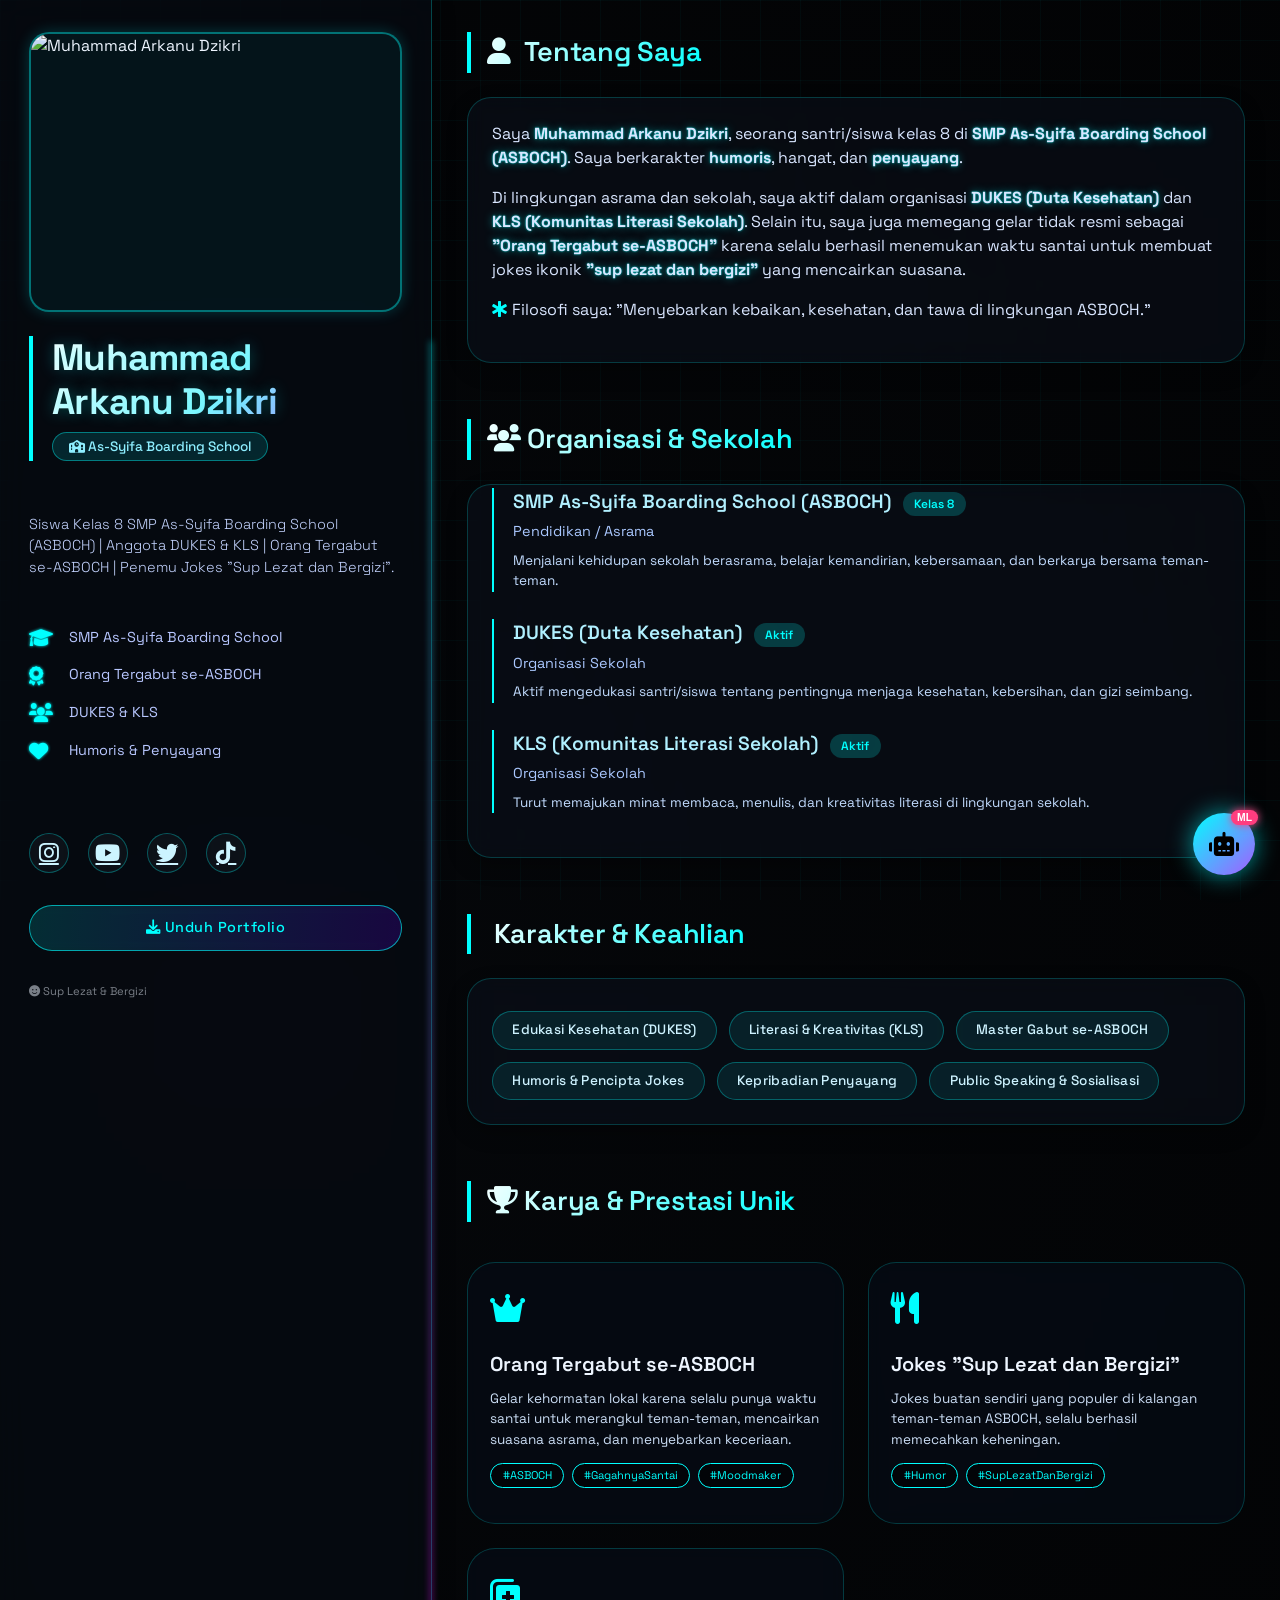
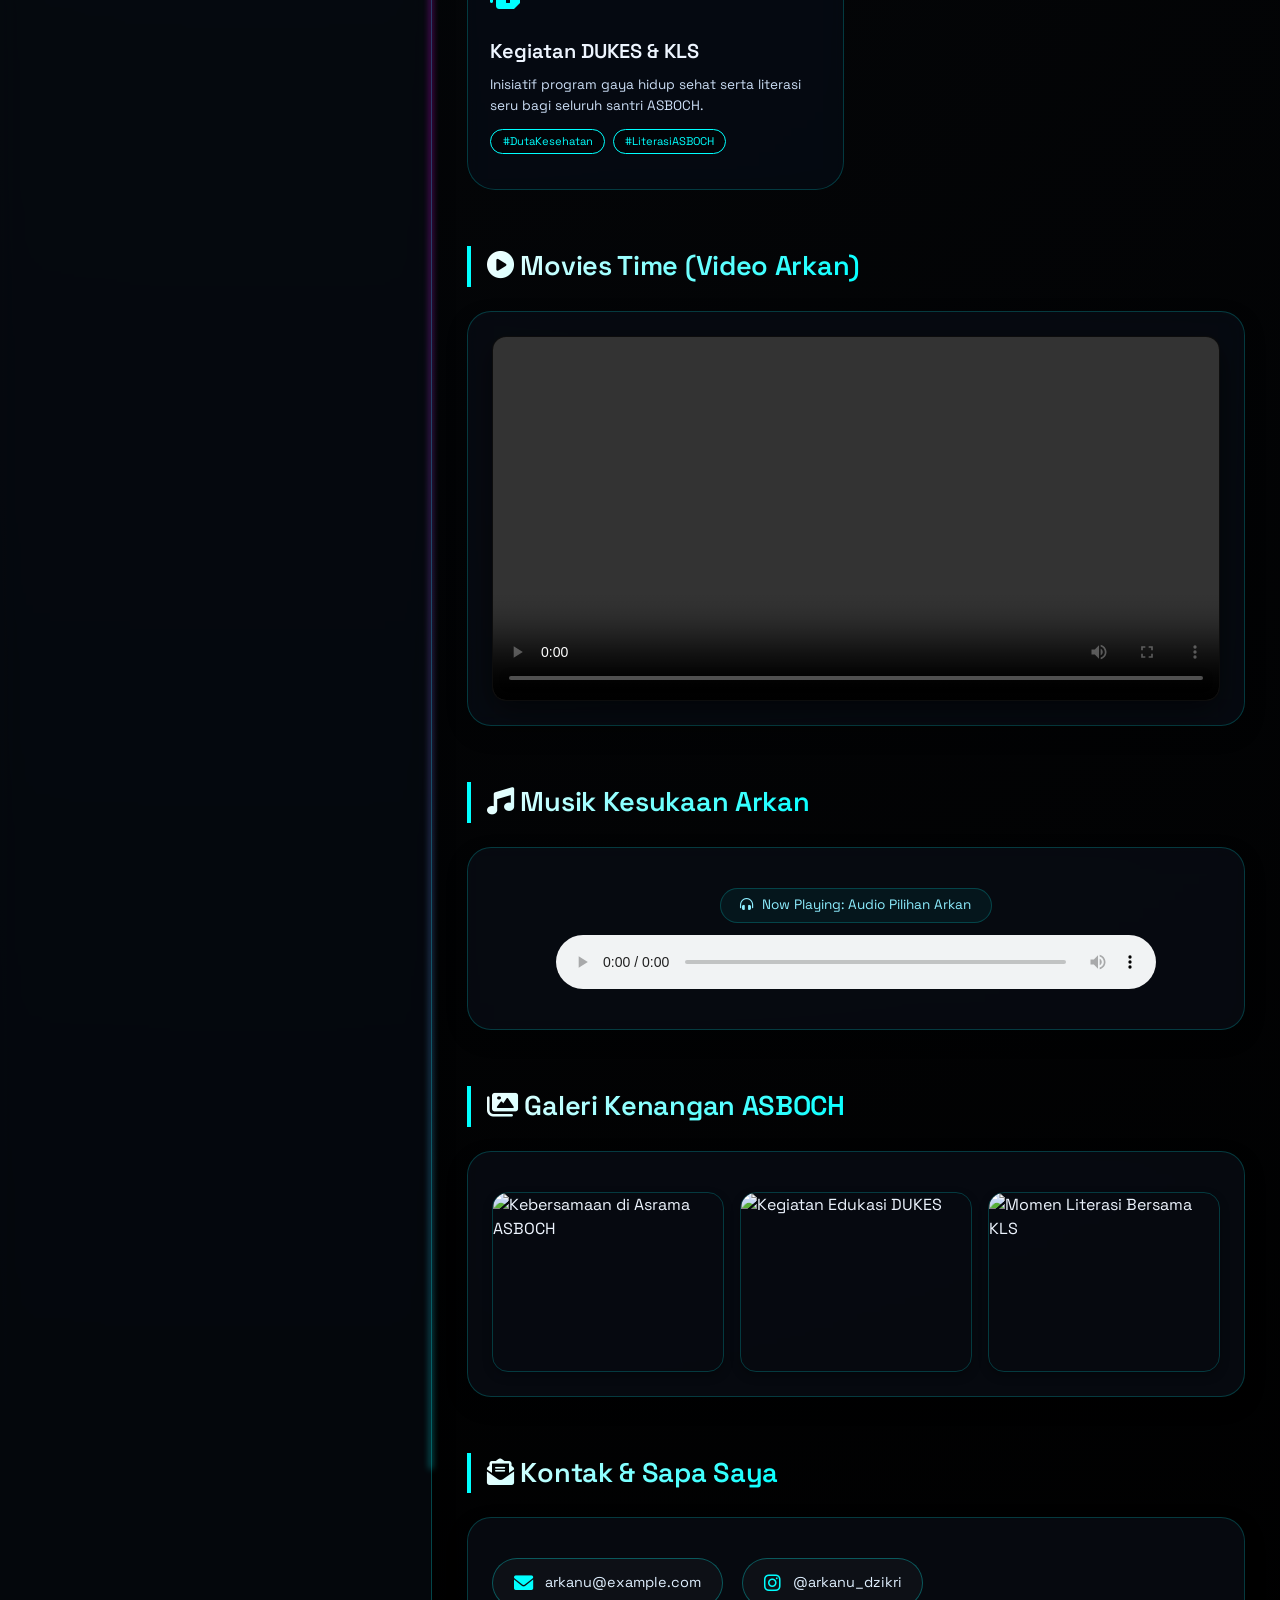
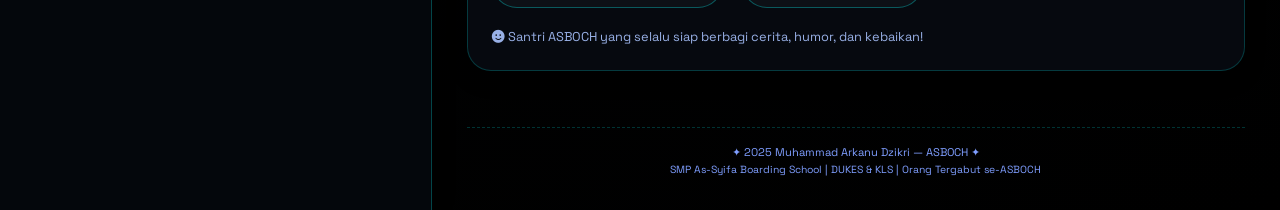
==== commit 3a076ab5: "Update Portofolio_arkanu.html" ====
--- a/Portofolio_arkanu.html
+++ b/Portofolio_arkanu.html
@@ -3,16 +3,11 @@
 <head>
     <meta charset="UTF-8">
     <meta name="viewport" content="width=device-width, initial-scale=1.0, viewport-fit=cover">
-    <title>Muhammad Arkanu Dzikri | The Silent Maestro - Portfolio</title>
+    <title>Muhammad Arkanu Dzikri - Portfolio</title>
     <link href="https://fonts.googleapis.com/css2?family=Space+Grotesk:wght@300;400;500;600;700&display=swap" rel="stylesheet">
     <link rel="stylesheet" href="https://cdnjs.cloudflare.com/ajax/libs/font-awesome/6.0.0-beta3/css/all.min.css">
     <style>
-        * {
-            margin: 0;
-            padding: 0;
-            box-sizing: border-box;
-        }
-
+        * { margin: 0; padding: 0; box-sizing: border-box; }
         body {
             font-family: 'Space Grotesk', sans-serif;
             background: radial-gradient(circle at 20% 30%, #05070a, #000000);
@@ -21,185 +16,110 @@
             scroll-behavior: smooth;
             overflow-x: hidden;
         }
-
-        /* efek grid futuristik di latar belakang */
         body::before {
             content: "";
-            position: fixed;
-            top: 0;
-            left: 0;
-            width: 100%;
-            height: 100%;
+            position: fixed; top: 0; left: 0; width: 100%; height: 100%;
             background-image: 
                 linear-gradient(rgba(0, 255, 255, 0.03) 1px, transparent 1px),
                 linear-gradient(90deg, rgba(0, 255, 255, 0.03) 1px, transparent 1px);
             background-size: 40px 40px;
-            pointer-events: none;
-            z-index: 0;
-        }
-
-        /* efek neon glow global */
-        .glow-text {
-            text-shadow: 0 0 8px rgba(0, 255, 255, 0.5), 0 0 2px rgba(0, 255, 255, 0.8);
-        }
-
-        /* layout utama: sidebar kaki & konten kanan */
+            pointer-events: none; z-index: 0;
+        }
+        .glow-text { text-shadow: 0 0 8px rgba(0, 255, 255, 0.5), 0 0 2px rgba(0, 255, 255, 0.8); }
         .portfolio-container {
-            display: flex;
-            flex-wrap: wrap;
-            max-width: 1400px;
-            margin: 0 auto;
-            position: relative;
-            z-index: 2;
-            min-height: 100vh;
-        }
-
-        /* ========= SIDEBAR KIRI: NAMA utama & informasi ========= */
+            display: flex; flex-wrap: wrap;
+            max-width: 1400px; margin: 0 auto;
+            position: relative; z-index: 2; min-height: 100vh;
+        }
         .sidebar-left {
-            flex: 1.2;
-            min-width: 280px;
+            flex: 1.2; min-width: 280px;
             background: rgba(8, 12, 20, 0.6);
             backdrop-filter: blur(16px);
             border-right: 1px solid rgba(0, 255, 255, 0.25);
             box-shadow: -10px 0 30px rgba(0, 0, 0, 0.3);
             padding: 2rem 1.8rem;
-            display: flex;
-            flex-direction: column;
-            position: relative;
-            transition: all 0.3s ease;
-        }
-
-        /* efek garis neon di sisi kanan sidebar */
+            display: flex; flex-direction: column;
+            position: relative; transition: all 0.3s ease;
+        }
         .sidebar-left::after {
-            content: "";
-            position: absolute;
-            top: 10%;
-            right: -1px;
-            width: 2px;
-            height: 80%;
+            content: ""; position: absolute;
+            top: 10%; right: -1px; width: 2px; height: 80%;
             background: linear-gradient(to bottom, #0ff, #f0f, #0ff);
-            filter: blur(3px);
-            opacity: 0.7;
-        }
-
-        /* Bingkai Foto Profil Utama - INTERAKTIF 3D TILT */
+            filter: blur(3px); opacity: 0.7;
+        }
         .profile-frame {
-            width: 100%;
-            height: 280px;
-            border-radius: 20px;
-            overflow: hidden;
+            width: 100%; height: 280px;
+            border-radius: 20px; overflow: hidden;
             border: 2px solid rgba(0, 255, 255, 0.4);
             box-shadow: 0 0 15px rgba(0, 255, 255, 0.2);
             margin-bottom: 1.5rem;
-            transform-style: preserve-3d;
-            perspective: 1000px;
+            transform-style: preserve-3d; perspective: 1000px;
             cursor: pointer;
             transition: border-color 0.3s ease, box-shadow 0.3s ease;
-        }
-
+            background: rgba(0, 255, 255, 0.05);
+            display: flex; align-items: center; justify-content: center;
+        }
         .profile-frame img {
-            width: 100%;
-            height: 100%;
-            object-fit: cover;
+            width: 100%; height: 100%; object-fit: cover;
             transition: transform 0.1s ease-out;
             backface-visibility: hidden;
         }
-
         .profile-frame:hover {
             border-color: #0ff;
             box-shadow: 0 0 25px rgba(0, 255, 255, 0.6);
         }
-
-        /* profil & nama */
         .name-highlight {
             margin-bottom: 1.8rem;
-            border-left: 4px solid #0ff;
-            padding-left: 1.2rem;
-        }
-
+            border-left: 4px solid #0ff; padding-left: 1.2rem;
+        }
         .name-highlight h1 {
-            font-size: 2.5rem;
-            font-weight: 700;
+            font-size: 2.3rem; font-weight: 700;
             letter-spacing: -0.02em;
             background: linear-gradient(135deg, #ffffff, #88f7ff, #a55cff);
-            background-clip: text;
-            -webkit-background-clip: text;
+            background-clip: text; -webkit-background-clip: text;
             color: transparent;
             text-shadow: 0 0 15px rgba(0, 255, 255, 0.3);
-            line-height: 1.2;
-            margin-bottom: 0.5rem;
+            line-height: 1.2; margin-bottom: 0.5rem;
             transition: text-shadow 0.3s ease;
         }
-
         .badge-title {
-            font-size: 0.9rem;
-            font-weight: 500;
+            font-size: 0.85rem; font-weight: 500;
             color: #8deeff;
             background: rgba(0, 255, 255, 0.12);
             display: inline-block;
             padding: 0.2rem 1rem;
             border-radius: 40px;
             backdrop-filter: blur(4px);
-            letter-spacing: 0.5px;
             border: 0.5px solid rgba(0, 255, 255, 0.4);
         }
-
         .short-bio {
             margin: 1.5rem 0;
             color: #c4d4ff;
-            font-weight: 300;
-            font-size: 0.95rem;
-            line-height: 1.5;
-        }
-
-        .info-list {
-            list-style: none;
-            margin: 1.5rem 0;
-        }
-
+            font-weight: 300; font-size: 0.9rem; line-height: 1.5;
+        }
+        .info-list { list-style: none; margin: 1.5rem 0; }
         .info-list li {
-            display: flex;
-            align-items: center;
-            gap: 12px;
-            margin-bottom: 1rem;
-            font-size: 0.9rem;
+            display: flex; align-items: center; gap: 12px;
+            margin-bottom: 1rem; font-size: 0.9rem;
             color: #b8c7ff;
             transition: transform 0.2s ease, color 0.2s ease;
         }
-        
-        .info-list li:hover {
-            transform: translateX(5px);
-            color: #0ff;
-        }
-
+        .info-list li:hover { transform: translateX(5px); color: #0ff; }
         .info-list li i {
-            width: 28px;
-            font-size: 1.2rem;
-            color: #0ff;
+            width: 28px; font-size: 1.2rem; color: #0ff;
             text-shadow: 0 0 3px cyan;
         }
-
-        .social-icons {
-            display: flex;
-            gap: 1.2rem;
-            margin: 2rem 0 1.5rem;
-        }
-
+        .social-icons { display: flex; gap: 1.2rem; margin: 2rem 0 1.5rem; }
         .social-icons a {
-            color: #ccf4ff;
-            font-size: 1.4rem;
+            color: #ccf4ff; font-size: 1.4rem;
             transition: 0.2s ease;
             background: rgba(255, 255, 255, 0.03);
-            width: 40px;
-            height: 40px;
-            display: flex;
-            align-items: center;
-            justify-content: center;
+            width: 40px; height: 40px;
+            display: flex; align-items: center; justify-content: center;
             border-radius: 50%;
             backdrop-filter: blur(4px);
             border: 0.5px solid rgba(0, 255, 255, 0.3);
         }
-
         .social-icons a:hover {
             color: #0ff;
             transform: translateY(-4px) scale(1.1);
@@ -207,72 +127,38 @@
             box-shadow: 0 0 12px rgba(0, 255, 255, 0.5);
             background: rgba(0, 255, 255, 0.1);
         }
-
         .cv-button {
             background: linear-gradient(95deg, rgba(0, 255, 255, 0.15), rgba(100, 0, 255, 0.2));
             border: 1px solid rgba(0, 255, 255, 0.6);
             color: #0ff;
-            padding: 0.7rem 0;
-            text-align: center;
-            border-radius: 40px;
-            font-weight: 500;
-            letter-spacing: 0.5px;
-            transition: 0.3s;
-            backdrop-filter: blur(5px);
-            margin-top: 0.5rem;
-            text-decoration: none;
-            display: block;
-            font-size: 0.9rem;
-        }
-
+            padding: 0.7rem 0; text-align: center;
+            border-radius: 40px; font-weight: 500;
+            letter-spacing: 0.5px; transition: 0.3s;
+            backdrop-filter: blur(5px); margin-top: 0.5rem;
+            text-decoration: none; display: block; font-size: 0.9rem;
+        }
         .cv-button:hover {
             background: rgba(0, 255, 255, 0.3);
             box-shadow: 0 0 15px cyan;
-            border-color: cyan;
-            color: white;
+            border-color: cyan; color: white;
             transform: scale(1.02);
         }
-
-        /* ========= MAIN CONTENT (KANAN) ========= */
-        .main-content {
-            flex: 2.5;
-            padding: 2rem 2.2rem;
-            overflow-x: hidden;
-        }
-
-        /* section umum */
-        section {
-            margin-bottom: 3.5rem;
-        }
-
-        /* KELAS ANIMASI REVEAL SAAT SCROLL */
+        .main-content { flex: 2.5; padding: 2rem 2.2rem; overflow-x: hidden; }
+        section { margin-bottom: 3.5rem; }
         .reveal {
-            position: relative;
-            transform: translateY(40px);
-            opacity: 0;
+            position: relative; transform: translateY(40px); opacity: 0;
             transition: transform 0.8s ease, opacity 0.8s ease;
         }
-        
-        .reveal.active {
-            transform: translateY(0);
-            opacity: 1;
-        }
-
+        .reveal.active { transform: translateY(0); opacity: 1; }
         .section-title {
-            font-size: 1.7rem;
-            font-weight: 600;
-            letter-spacing: -0.3px;
-            margin-bottom: 1.5rem;
+            font-size: 1.7rem; font-weight: 600;
+            letter-spacing: -0.3px; margin-bottom: 1.5rem;
             display: inline-block;
             background: linear-gradient(120deg, #fff, #0ff);
-            background-clip: text;
-            -webkit-background-clip: text;
+            background-clip: text; -webkit-background-clip: text;
             color: transparent;
-            border-left: 4px solid #0ff;
-            padding-left: 1rem;
-        }
-
-        /* kartu futuristik */
+            border-left: 4px solid #0ff; padding-left: 1rem;
+        }
         .glass-card {
             background: rgba(12, 18, 28, 0.55);
             backdrop-filter: blur(10px);
@@ -282,396 +168,409 @@
             transition: border-color 0.3s ease, box-shadow 0.3s ease, transform 0.3s ease;
             box-shadow: 0 8px 20px rgba(0, 0, 0, 0.3);
         }
-
         .glass-card:hover {
             border-color: rgba(0, 255, 255, 0.7);
             box-shadow: 0 0 20px rgba(0, 255, 255, 0.2);
             transform: translateY(-3px);
         }
-
-        .about-text p {
-            margin-bottom: 1rem;
-            color: #d9e6ff;
-        }
-
-        /* experience timeline futuristik */
+        .about-text p { margin-bottom: 1rem; color: #d9e6ff; }
         .experience-item {
             margin-bottom: 1.7rem;
-            border-left: 2px solid #0ff;
-            padding-left: 1.2rem;
+            border-left: 2px solid #0ff; padding-left: 1.2rem;
             transition: border-color 0.3s, transform 0.3s;
         }
-        
-        .experience-item:hover {
-            border-left-color: #f0f;
-            transform: translateX(4px);
-        }
-
+        .experience-item:hover { border-left-color: #f0f; transform: translateX(4px); }
         .exp-title {
-            font-size: 1.2rem;
-            font-weight: 600;
-            color: #b1f0ff;
-            display: flex;
-            align-items: baseline;
-            flex-wrap: wrap;
-            gap: 12px;
-            margin-bottom: 0.3rem;
-        }
-
+            font-size: 1.2rem; font-weight: 600; color: #b1f0ff;
+            display: flex; align-items: baseline; flex-wrap: wrap;
+            gap: 12px; margin-bottom: 0.3rem;
+        }
         .exp-date {
-            font-size: 0.75rem;
-            background: rgba(0, 255, 255, 0.2);
-            padding: 0.2rem 0.7rem;
-            border-radius: 30px;
-            color: #0ff;
-        }
-
-        .exp-company {
-            font-size: 0.9rem;
-            color: #aac8ff;
-            margin-bottom: 0.5rem;
-        }
-
-        /* skill grid modern */
-        .skills-grid {
-            display: flex;
-            flex-wrap: wrap;
-            gap: 12px;
-            margin-top: 0.5rem;
-        }
-
+            font-size: 0.75rem; background: rgba(0, 255, 255, 0.2);
+            padding: 0.2rem 0.7rem; border-radius: 30px; color: #0ff;
+        }
+        .exp-company { font-size: 0.9rem; color: #aac8ff; margin-bottom: 0.5rem; }
+        .skills-grid { display: flex; flex-wrap: wrap; gap: 12px; margin-top: 0.5rem; }
         .skill-pill {
             background: rgba(0, 255, 255, 0.08);
             backdrop-filter: blur(4px);
             border: 0.5px solid rgba(0, 255, 255, 0.3);
             border-radius: 60px;
             padding: 0.5rem 1.2rem;
-            font-size: 0.85rem;
-            font-weight: 500;
-            letter-spacing: 0.3px;
-            transition: all 0.2s;
+            font-size: 0.85rem; font-weight: 500;
+            letter-spacing: 0.3px; transition: all 0.2s;
             color: #cdf2ff;
         }
-
         .skill-pill:hover {
             background: rgba(0, 255, 255, 0.2);
             border-color: #0ff;
             transform: scale(1.05) translateY(-2px);
-            color: white;
-            box-shadow: 0 0 12px cyan;
-        }
-
-        /* proyek grid */
+            color: white; box-shadow: 0 0 12px cyan;
+        }
         .projects-grid {
             display: grid;
             grid-template-columns: repeat(auto-fill, minmax(260px, 1fr));
-            gap: 1.5rem;
-            margin-top: 1rem;
-        }
-
+            gap: 1.5rem; margin-top: 1rem;
+        }
         .project-card {
             background: rgba(6, 12, 22, 0.7);
             backdrop-filter: blur(8px);
-            border-radius: 28px;
-            padding: 1.4rem;
+            border-radius: 28px; padding: 1.4rem;
             border: 1px solid rgba(0, 255, 255, 0.2);
             transition: border-color 0.3s, box-shadow 0.3s, transform 0.3s;
         }
-
         .project-card:hover {
             border-color: #f0f;
             box-shadow: 0 0 20px rgba(255, 0, 255, 0.2);
             transform: translateY(-6px);
         }
-
         .project-icon {
-            font-size: 2rem;
-            color: #0ff;
+            font-size: 2rem; color: #0ff;
             margin-bottom: 1rem;
             transition: transform 0.3s ease;
         }
-        
-        .project-card:hover .project-icon {
-            transform: scale(1.1) rotate(5deg);
-        }
-
-        .project-card h3 {
-            font-size: 1.25rem;
-            margin-bottom: 0.6rem;
-            font-weight: 600;
-        }
-
-        .project-tech {
-            display: flex;
-            flex-wrap: wrap;
-            gap: 8px;
-            margin: 0.8rem 0;
-        }
-
+        .project-card:hover .project-icon { transform: scale(1.1) rotate(5deg); }
+        .project-card h3 { font-size: 1.25rem; margin-bottom: 0.6rem; font-weight: 600; }
+        .project-tech { display: flex; flex-wrap: wrap; gap: 8px; margin: 0.8rem 0; }
         .project-tech span {
             background: rgba(0, 0, 0, 0.5);
-            font-size: 0.7rem;
-            padding: 0.2rem 0.7rem;
-            border-radius: 20px;
-            color: #0ff;
+            font-size: 0.7rem; padding: 0.2rem 0.7rem;
+            border-radius: 20px; color: #0ff;
             border: 0.2px solid cyan;
         }
-
-        .project-card p {
-            font-size: 0.85rem;
-            color: #cbddf5;
-        }
-
-        /* Gaya Khusus Area Video Pemutar Movies Time */
+        .project-card p { font-size: 0.85rem; color: #cbddf5; }
         .video-wrapper {
-            position: relative;
-            width: 100%;
-            border-radius: 14px;
-            overflow: hidden;
+            position: relative; width: 100%;
+            border-radius: 14px; overflow: hidden;
             background: #000;
             border: 1px solid rgba(255, 255, 255, 0.05);
             box-shadow: 0 10px 30px rgba(0, 0, 0, 0.5);
         }
-
         .video-wrapper video {
-            width: 100%;
-            display: block;
-            max-height: 500px;
-            object-fit: contain;
-        }
-
-        /* Gaya Khusus Area Audio Musik Kesukaan */
+            width: 100%; display: block;
+            max-height: 500px; object-fit: contain;
+        }
         .audio-container {
-            display: flex;
-            flex-direction: column;
-            gap: 12px;
-            align-items: center;
-            padding: 1rem 0;
-        }
-
-        .audio-container audio {
-            width: 100%;
-            max-width: 600px;
-            outline: none;
-        }
-
+            display: flex; flex-direction: column;
+            gap: 12px; align-items: center; padding: 1rem 0;
+        }
+        .audio-container audio { width: 100%; max-width: 600px; outline: none; }
         .audio-meta {
-            font-size: 0.85rem;
-            color: #8deeff;
-            display: flex;
-            align-items: center;
-            gap: 8px;
+            font-size: 0.85rem; color: #8deeff;
+            display: flex; align-items: center; gap: 8px;
             background: rgba(0, 255, 255, 0.05);
-            padding: 0.4rem 1.2rem;
-            border-radius: 30px;
+            padding: 0.4rem 1.2rem; border-radius: 30px;
             border: 0.5px solid rgba(0, 255, 255, 0.2);
         }
-
-        /* Galeri Pemenang */
         .gallery-container {
             display: grid;
             grid-template-columns: repeat(auto-fill, minmax(200px, 1fr));
-            gap: 1rem;
-            margin-top: 1rem;
-        }
-
+            gap: 1rem; margin-top: 1rem;
+        }
         .gallery-item {
-            position: relative;
-            border-radius: 16px;
+            position: relative; border-radius: 16px;
             overflow: hidden;
             border: 1px solid rgba(0, 255, 255, 0.2);
-            height: 180px;
-            cursor: pointer;
+            height: 180px; cursor: pointer;
             box-shadow: 0 4px 10px rgba(0,0,0,0.3);
             transition: border-color 0.3s, box-shadow 0.3s, transform 0.3s;
         }
-
         .gallery-item img {
-            width: 100%;
-            height: 100%;
-            object-fit: cover;
+            width: 100%; height: 100%; object-fit: cover;
             transition: all 0.4s ease;
         }
-
         .gallery-caption {
-            position: absolute;
-            bottom: 0;
-            left: 0;
-            width: 100%;
+            position: absolute; bottom: 0; left: 0; width: 100%;
             background: linear-gradient(transparent, rgba(0,0,0,0.9));
-            padding: 12px;
-            font-size: 0.75rem;
-            color: #fff;
+            padding: 12px; font-size: 0.75rem; color: #fff;
             transform: translateY(100%);
             transition: transform 0.3s ease;
         }
-
-        .gallery-item:hover .gallery-caption {
-            transform: translateY(0);
-        }
-
-        .gallery-item:hover img {
-            filter: brightness(0.8) scale(1.05);
-        }
-        
+        .gallery-item:hover .gallery-caption { transform: translateY(0); }
+        .gallery-item:hover img { filter: brightness(0.8) scale(1.05); }
         .gallery-item:hover {
             border-color: #0ff;
             box-shadow: 0 0 15px rgba(0, 255, 255, 0.4);
             transform: scale(1.02);
         }
-
-        /* INTERAKTIF LIGHTBOX MODAL UNTUK GALERI */
         .lightbox-modal {
-            position: fixed;
-            top: 0;
-            left: 0;
-            width: 100%;
-            height: 100%;
+            position: fixed; top: 0; left: 0;
+            width: 100%; height: 100%;
             background: rgba(4, 6, 10, 0.92);
             backdrop-filter: blur(8px);
             z-index: 9999;
-            display: flex;
-            align-items: center;
-            justify-content: center;
-            opacity: 0;
-            pointer-events: none;
+            display: flex; align-items: center; justify-content: center;
+            opacity: 0; pointer-events: none;
             transition: opacity 0.3s ease;
         }
-        
-        .lightbox-modal.show {
-            opacity: 1;
-            pointer-events: auto;
-        }
-        
+        .lightbox-modal.show { opacity: 1; pointer-events: auto; }
         .lightbox-content {
-            max-width: 85%;
-            max-height: 80vh;
+            max-width: 85%; max-height: 80vh;
             position: relative;
             transform: scale(0.9);
             transition: transform 0.3s ease;
             text-align: center;
         }
-        
-        .lightbox-modal.show .lightbox-content {
-            transform: scale(1);
-        }
-        
+        .lightbox-modal.show .lightbox-content { transform: scale(1); }
         .lightbox-img {
-            max-width: 100%;
-            max-height: 75vh;
+            max-width: 100%; max-height: 75vh;
             border-radius: 12px;
             border: 2px solid rgba(0, 255, 255, 0.3);
             box-shadow: 0 0 30px rgba(0, 255, 255, 0.2);
         }
-        
         .lightbox-desc {
-            color: #fff;
-            margin-top: 15px;
-            font-size: 1rem;
-            letter-spacing: 0.5px;
+            color: #fff; margin-top: 15px;
+            font-size: 1rem; letter-spacing: 0.5px;
             text-shadow: 0 0 8px cyan;
         }
-        
         .lightbox-close {
-            position: absolute;
-            top: -40px;
-            right: 0;
-            color: #0ff;
-            font-size: 2rem;
-            cursor: pointer;
-            transition: color 0.2s;
-        }
-        
-        .lightbox-close:hover {
-            color: #f0f;
-        }
-
-        /* contact area */
+            position: absolute; top: -40px; right: 0;
+            color: #0ff; font-size: 2rem;
+            cursor: pointer; transition: color 0.2s;
+        }
+        .lightbox-close:hover { color: #f0f; }
         .contact-info {
-            display: flex;
-            flex-wrap: wrap;
-            gap: 1.2rem;
-            margin-top: 1rem;
-        }
-
+            display: flex; flex-wrap: wrap;
+            gap: 1.2rem; margin-top: 1rem;
+        }
         .contact-item {
             background: rgba(255, 255, 255, 0.03);
             padding: 0.8rem 1.3rem;
             border-radius: 48px;
-            display: inline-flex;
-            align-items: center;
-            gap: 12px;
+            display: inline-flex; align-items: center; gap: 12px;
             border: 0.5px solid rgba(0, 255, 255, 0.3);
             transition: all 0.3s ease;
         }
-
-        .contact-item i {
-            font-size: 1.2rem;
-            color: #0ff;
-        }
-
+        .contact-item i { font-size: 1.2rem; color: #0ff; }
         .contact-item a, .contact-item span {
-            color: #e0f0ff;
-            text-decoration: none;
-            font-size: 0.9rem;
-        }
-
+            color: #e0f0ff; text-decoration: none; font-size: 0.9rem;
+        }
         .contact-item:hover {
             background: rgba(0, 255, 255, 0.1);
             border-color: cyan;
             transform: translateY(-2px);
             box-shadow: 0 4px 12px rgba(0,255,255,0.2);
         }
-
         footer {
-            text-align: center;
-            font-size: 0.7rem;
-            margin-top: 3rem;
-            padding-top: 1rem;
+            text-align: center; font-size: 0.7rem;
+            margin-top: 3rem; padding-top: 1rem;
             border-top: 1px dashed rgba(0, 255, 255, 0.2);
             color: #7f9eff;
         }
-
-        /* RESPONSIVE: mobile & tablet */
         @media (max-width: 850px) {
-            .portfolio-container {
-                flex-direction: column;
-            }
+            .portfolio-container { flex-direction: column; }
             .sidebar-left {
                 border-right: none;
                 border-bottom: 1px solid rgba(0, 255, 255, 0.4);
                 backdrop-filter: blur(20px);
-                width: 100%;
-                text-align: left;
-                padding: 1.8rem;
+                width: 100%; text-align: left; padding: 1.8rem;
             }
-            .sidebar-left::after {
-                display: none;
+            .sidebar-left::after { display: none; }
+            .name-highlight h1 { font-size: 2rem; }
+            .main-content { padding: 1.5rem; }
+            .section-title { font-size: 1.5rem; }
+            .projects-grid { grid-template-columns: 1fr; }
+        }
+        ::-webkit-scrollbar { width: 6px; }
+        ::-webkit-scrollbar-track { background: #0a0f1a; }
+        ::-webkit-scrollbar-thumb { background: #0ff; border-radius: 8px; }
+
+        /* ============ CHATBOT ML UI ============ */
+        .chatbot-toggle {
+            position: fixed; bottom: 25px; right: 25px;
+            width: 62px; height: 62px;
+            border-radius: 50%;
+            background: linear-gradient(135deg, #0ff, #a55cff);
+            border: none; color: #000; font-size: 1.5rem;
+            cursor: pointer;
+            box-shadow: 0 0 25px rgba(0, 255, 255, 0.6);
+            z-index: 9998;
+            display: flex; align-items: center; justify-content: center;
+            transition: transform 0.2s, box-shadow 0.2s;
+        }
+        .chatbot-toggle:hover {
+            transform: scale(1.1) rotate(5deg);
+            box-shadow: 0 0 40px cyan;
+        }
+        .chatbot-toggle .badge {
+            position: absolute; top: -3px; right: -3px;
+            background: #ff3d7f; color: #fff;
+            font-size: 0.65rem; font-weight: 700;
+            padding: 2px 6px; border-radius: 20px;
+            box-shadow: 0 0 8px #ff3d7f;
+        }
+        .chatbot-panel {
+            position: fixed; bottom: 100px; right: 25px;
+            width: 360px; max-width: calc(100vw - 40px);
+            height: 520px; max-height: calc(100vh - 130px);
+            background: rgba(8, 12, 20, 0.97);
+            backdrop-filter: blur(20px);
+            border: 1px solid rgba(0, 255, 255, 0.4);
+            border-radius: 20px;
+            box-shadow: 0 10px 40px rgba(0, 255, 255, 0.25);
+            z-index: 9997;
+            display: flex; flex-direction: column;
+            opacity: 0; pointer-events: none;
+            transform: translateY(20px);
+            transition: all 0.3s ease;
+            overflow: hidden;
+        }
+        .chatbot-panel.open {
+            opacity: 1; pointer-events: auto; transform: translateY(0);
+        }
+        .chatbot-header {
+            padding: 14px 18px;
+            background: linear-gradient(90deg, rgba(0,255,255,0.15), rgba(165,92,255,0.15));
+            border-bottom: 1px solid rgba(0, 255, 255, 0.3);
+            display: flex; align-items: center; gap: 12px;
+        }
+        .chatbot-avatar {
+            width: 38px; height: 38px; border-radius: 50%;
+            background: linear-gradient(135deg, #0ff, #a55cff);
+            display: flex; align-items: center; justify-content: center;
+            color: #000; font-size: 1.1rem;
+            box-shadow: 0 0 12px rgba(0, 255, 255, 0.6);
+        }
+        .chatbot-header-info h4 {
+            font-size: 1rem; font-weight: 700;
+            background: linear-gradient(120deg, #fff, #0ff);
+            background-clip: text; -webkit-background-clip: text;
+            color: transparent;
+        }
+        .chatbot-status {
+            font-size: 0.72rem; color: #7fffd4;
+            display: flex; align-items: center; gap: 5px;
+        }
+        .chatbot-status .dot {
+            width: 7px; height: 7px; border-radius: 50%;
+            background: #7fffd4;
+            box-shadow: 0 0 8px #7fffd4;
+            animation: pulse 1.5s infinite;
+        }
+        .chatbot-status.training .dot {
+            background: #ffb800; box-shadow: 0 0 8px #ffb800;
+        }
+        @keyframes pulse {
+            0%, 100% { opacity: 1; }
+            50% { opacity: 0.4; }
+        }
+        .chatbot-close {
+            margin-left: auto;
+            background: transparent; border: none;
+            color: #0ff; font-size: 1.2rem;
+            cursor: pointer; transition: color 0.2s;
+        }
+        .chatbot-close:hover { color: #f0f; }
+        .chatbot-messages {
+            flex: 1; overflow-y: auto;
+            padding: 16px;
+            display: flex; flex-direction: column; gap: 10px;
+            scrollbar-width: thin;
+            scrollbar-color: #0ff transparent;
+        }
+        .chatbot-messages::-webkit-scrollbar { width: 4px; }
+        .chatbot-messages::-webkit-scrollbar-thumb { background: #0ff; border-radius: 4px; }
+        .msg {
+            max-width: 82%;
+            padding: 10px 14px;
+            border-radius: 16px;
+            font-size: 0.87rem;
+            line-height: 1.45;
+            animation: msgIn 0.25s ease;
+            word-wrap: break-word;
+        }
+        @keyframes msgIn {
+            from { opacity: 0; transform: translateY(6px); }
+            to { opacity: 1; transform: translateY(0); }
+        }
+        .msg.bot {
+            align-self: flex-start;
+            background: rgba(0, 255, 255, 0.08);
+            border: 1px solid rgba(0, 255, 255, 0.25);
+            color: #d6f5ff;
+            border-bottom-left-radius: 4px;
+        }
+        .msg.user {
+            align-self: flex-end;
+            background: linear-gradient(135deg, rgba(0,255,255,0.25), rgba(165,92,255,0.25));
+            border: 1px solid rgba(0, 255, 255, 0.45);
+            color: #fff;
+            border-bottom-right-radius: 4px;
+        }
+        .msg.typing {
+            color: #7fffd4; font-style: italic; font-size: 0.8rem;
+        }
+        .msg .confidence {
+            display: block; margin-top: 5px;
+            font-size: 0.65rem; opacity: 0.55;
+            color: #0ff;
+        }
+        .chatbot-suggestions {
+            display: flex; flex-wrap: wrap; gap: 6px;
+            padding: 8px 14px;
+            border-top: 1px solid rgba(0, 255, 255, 0.15);
+        }
+        .suggestion-chip {
+            background: rgba(0, 255, 255, 0.08);
+            border: 0.5px solid rgba(0, 255, 255, 0.35);
+            color: #b8f0ff;
+            font-size: 0.7rem; padding: 5px 10px;
+            border-radius: 20px; cursor: pointer;
+            transition: all 0.2s;
+        }
+        .suggestion-chip:hover {
+            background: rgba(0, 255, 255, 0.2);
+            border-color: #0ff; color: #fff;
+            box-shadow: 0 0 10px rgba(0,255,255,0.4);
+        }
+        .chatbot-input-area {
+            display: flex; padding: 10px 12px;
+            border-top: 1px solid rgba(0, 255, 255, 0.2);
+            gap: 8px; align-items: center;
+            background: rgba(0, 0, 0, 0.3);
+        }
+        .chatbot-input-area input {
+            flex: 1;
+            background: rgba(255, 255, 255, 0.04);
+            border: 1px solid rgba(0, 255, 255, 0.3);
+            border-radius: 40px;
+            padding: 10px 14px;
+            color: #eef5ff;
+            font-family: inherit;
+            font-size: 0.85rem;
+            outline: none;
+            transition: border-color 0.2s, box-shadow 0.2s;
+        }
+        .chatbot-input-area input:focus {
+            border-color: #0ff;
+            box-shadow: 0 0 10px rgba(0, 255, 255, 0.3);
+        }
+        .chatbot-input-area input:disabled {
+            opacity: 0.5; cursor: not-allowed;
+        }
+        .chatbot-send {
+            background: linear-gradient(135deg, #0ff, #a55cff);
+            border: none; color: #000;
+            width: 40px; height: 40px;
+            border-radius: 50%; cursor: pointer;
+            font-size: 1rem;
+            display: flex; align-items: center; justify-content: center;
+            transition: transform 0.2s, box-shadow 0.2s;
+        }
+        .chatbot-send:hover:not(:disabled) {
+            transform: scale(1.1);
+            box-shadow: 0 0 15px cyan;
+        }
+        .chatbot-send:disabled {
+            opacity: 0.4; cursor: not-allowed;
+        }
+        @media (max-width: 500px) {
+            .chatbot-panel {
+                right: 12px; bottom: 90px;
+                width: calc(100vw - 24px);
+                height: calc(100vh - 130px);
             }
-            .name-highlight h1 {
-                font-size: 2rem;
-            }
-            .main-content {
-                padding: 1.5rem;
-            }
-            .section-title {
-                font-size: 1.5rem;
-            }
-            .projects-grid {
-                grid-template-columns: 1fr;
-            }
-        }
-
-        /* scrollbar kustom */
-        ::-webkit-scrollbar {
-            width: 6px;
-        }
-        ::-webkit-scrollbar-track {
-            background: #0a0f1a;
-        }
-        ::-webkit-scrollbar-thumb {
-            background: #0ff;
-            border-radius: 8px;
+            .chatbot-toggle { bottom: 18px; right: 18px; }
         }
     </style>
 </head>
@@ -680,137 +579,121 @@
 <div class="portfolio-container">
     <aside class="sidebar-left">
         <div class="profile-frame" id="js-profile-tilt">
-            <img src="https://images.unsplash.com/photo-1598899134739-24c46f58b8c0?auto=format&fit=crop&q=80&w=600" alt="Muhammad Arkanu Dzikri - Oscar Night">
+            <img src="foto_arkanu.jpg" alt="Muhammad Arkanu Dzikri" onerror="this.onerror=null; this.src='https://ui-avatars.com/api/?name=Muhammad+Arkanu+Dzikri&background=0D8ABC&color=fff&size=512';">
         </div>
-
         <div class="name-highlight">
             <h1>Muhammad<br>Arkanu Dzikri</h1>
             <div class="badge-title">
-                <i class="fas fa-film" style="font-size: 0.8rem;"></i> The Silent Maestro
+                <i class="fas fa-school" style="font-size: 0.8rem;"></i> As-Syifa Boarding School
             </div>
         </div>
-        
         <div class="short-bio">
-            Aktor pantomim berbakat | Pemenang Oscar untuk film tanpa suara. Mengisahkan emosi tanpa kata, menciptakan seni yang berbicara dalam keheningan.
+            Siswa Kelas 8 SMP As-Syifa Boarding School (ASBOCH) | Anggota DUKES & KLS | Orang Tergabut se-ASBOCH | Penemu Jokes "Sup Lezat dan Bergizi".
         </div>
-        
         <ul class="info-list">
-            <li><i class="fas fa-map-marker-alt"></i> <span>Jakarta, Indonesia</span></li>
-            <li><i class="fas fa-envelope"></i> <span>arkanu.silent@oscar.com</span></li>
-            <li><i class="fas fa-mask"></i> <span>Pantomim & Film Bisu</span></li>
-            <li><i class="fas fa-trophy"></i> <span>Academy Award Winner</span></li>
+            <li><i class="fas fa-graduation-cap"></i> <span>SMP As-Syifa Boarding School</span></li>
+            <li><i class="fas fa-award"></i> <span>Orang Tergabut se-ASBOCH</span></li>
+            <li><i class="fas fa-users"></i> <span>DUKES & KLS</span></li>
+            <li><i class="fas fa-heart"></i> <span>Humoris & Penyayang</span></li>
         </ul>
-        
         <div class="social-icons">
             <a href="#" aria-label="Instagram"><i class="fab fa-instagram"></i></a>
             <a href="#" aria-label="YouTube"><i class="fab fa-youtube"></i></a>
             <a href="#" aria-label="Twitter"><i class="fab fa-twitter"></i></a>
             <a href="#" aria-label="TikTok"><i class="fab fa-tiktok"></i></a>
         </div>
-        
-        <a href="#" class="cv-button"><i class="fas fa-download"></i>  Unduh Portfolio Seni</a>
-        
+        <a href="#" class="cv-button"><i class="fas fa-download"></i> Unduh Portfolio</a>
         <div style="margin-top: auto; font-size: 0.7rem; opacity: 0.5; margin-top: 2rem;">
-            <i class="fas fa-theater-masks"></i> silence is golden
+            <i class="fas fa-smile"></i> Sup Lezat & Bergizi
         </div>
     </aside>
 
     <main class="main-content">
         <section id="about" class="reveal">
-            <h2 class="section-title"><i class="fas fa-theater-masks" style="margin-right: 8px;"></i> Tentang Saya</h2>
+            <h2 class="section-title"><i class="fas fa-user" style="margin-right: 8px;"></i> Tentang Saya</h2>
             <div class="glass-card about-text">
-                <p>Saya <strong class="glow-text">Muhammad Arkanu Dzikri</strong>, siswa berbakat yang telah mengharumkan nama Indonesia di kancah internasional melalui seni <strong class="glow-text">pantomim</strong> dan film <strong class="glow-text">tanpa suara</strong>. Dengan ribuan jam latihan dan dedikasi yang membara, saya mampu menyampaikan emosi, cerita, dan kehidupan hanya melalui gerakan tubuh serta ekspresi wajah.</p>
-                <p>Puncak karier saya diraih ketika memenangkan <strong class="glow-text">Piala Oscar untuk kategori Film Pendek Tanpa Suara Terbaik</strong> pada usia yang masih sangat muda. Film saya yang berjudul <em>"Elegi dalam Hening"</em> mendapat pujian global karena mampu menghancurkan batasan bahasa dan budaya. Di atas panggung pantomim, saya pun telah tampil di festival seni internasional, memukau penonton dengan ilusi, keluwesan, dan narasi bisu yang mendalam.</p>
-                <p><i class="fas fa-star-of-life" style="color:#0ff;"></i> Filosofi saya: "Tubuh adalah kanvas, keheningan adalah suara paling jujur." Saya juga aktif membagikan ilmu pantomim kepada generasi muda melalui workshop dan media sosial, membuktikan bahwa seni tanpa kata bisa lebih kuat dari ribuan dialog.</p>
+                <p>Saya <strong class="glow-text">Muhammad Arkanu Dzikri</strong>, seorang santri/siswa kelas 8 di <strong class="glow-text">SMP As-Syifa Boarding School (ASBOCH)</strong>. Saya berkarakter <strong class="glow-text">humoris</strong>, hangat, dan <strong class="glow-text">penyayang</strong>.</p>
+                <p>Di lingkungan asrama dan sekolah, saya aktif dalam organisasi <strong class="glow-text">DUKES (Duta Kesehatan)</strong> dan <strong class="glow-text">KLS (Komunitas Literasi Sekolah)</strong>. Selain itu, saya juga memegang gelar tidak resmi sebagai <strong class="glow-text">"Orang Tergabut se-ASBOCH"</strong> karena selalu berhasil menemukan waktu santai untuk membuat jokes ikonik <strong class="glow-text">"sup lezat dan bergizi"</strong> yang mencairkan suasana.</p>
+                <p><i class="fas fa-star-of-life" style="color:#0ff;"></i> Filosofi saya: "Menyebarkan kebaikan, kesehatan, dan tawa di lingkungan ASBOCH."</p>
             </div>
         </section>
 
         <section id="experience" class="reveal">
-            <h2 class="section-title"><i class="fas fa-ticket-alt"></i> Panggung & Layar Bisu</h2>
+            <h2 class="section-title"><i class="fas fa-users"></i> Organisasi & Sekolah</h2>
             <div class="glass-card" style="padding: 0.2rem 1.5rem 1rem 1.5rem;">
                 <div class="experience-item">
                     <div class="exp-title">
-                        <span>Pemenang Oscar – Film Tanpa Suara Terbaik</span>
-                        <span class="exp-date">2025</span>
+                        <span>SMP As-Syifa Boarding School (ASBOCH)</span>
+                        <span class="exp-date">Kelas 8</span>
                     </div>
-                    <div class="exp-company">Academy Awards (Oscar) · Los Angeles</div>
-                    <p style="font-size: 0.85rem; color:#c2dcff;">Film pendek "Elegi dalam Hening" memenangkan kategori Best Silent Short Film. Arkanu berperan sebagai penulis, sutradara, dan aktor utama dengan pantomim ekspresif.</p>
+                    <div class="exp-company">Pendidikan / Asrama</div>
+                    <p style="font-size: 0.85rem; color:#c2dcff;">Menjalani kehidupan sekolah berasrama, belajar kemandirian, kebersamaan, dan berkarya bersama teman-teman.</p>
                 </div>
                 <div class="experience-item">
                     <div class="exp-title">
-                        <span>International Pantomime Festival – Juara 1</span>
-                        <span class="exp-date">2024</span>
+                        <span>DUKES (Duta Kesehatan)</span>
+                        <span class="exp-date">Aktif</span>
                     </div>
-                    <div class="exp-company">World Mime Organization · Paris</div>
-                    <p style="font-size: 0.85rem; color:#c2dcff;">Penampilan solo "Dialog dengan Angin" mendapat standing ovation dan penghargaan The Golden Mask. Mengalahkan puluhan peserta dari 20 negara.</p>
+                    <div class="exp-company">Organisasi Sekolah</div>
+                    <p style="font-size: 0.85rem; color:#c2dcff;">Aktif mengedukasi santri/siswa tentang pentingnya menjaga kesehatan, kebersihan, dan gizi seimbang.</p>
                 </div>
                 <div class="experience-item">
                     <div class="exp-title">
-                        <span>Duta Seni Pelajar Nasional</span>
-                        <span class="exp-date">2023 - Sekarang</span>
+                        <span>KLS (Komunitas Literasi Sekolah)</span>
+                        <span class="exp-date">Aktif</span>
                     </div>
-                    <div class="exp-company">Kemdikbudristek · Indonesia</div>
-                    <p style="font-size: 0.85rem; color:#c2dcff;">Mengadakan lokakarya pantomim di 15 kota, membina siswa-siswa berbakat dalam seni gerak dan ekspresi tanpa kata.</p>
+                    <div class="exp-company">Organisasi Sekolah</div>
+                    <p style="font-size: 0.85rem; color:#c2dcff;">Turut memajukan minat membaca, menulis, dan kreativitas literasi di lingkungan sekolah.</p>
                 </div>
             </div>
         </section>
 
         <section id="skills" class="reveal">
-            <h2 class="section-title"><i class="fas fa-hand-peace"></i> Keahlian Artistik</h2>
+            <h2 class="section-title"><i class="fas fa-sparkles"></i> Karakter & Keahlian</h2>
             <div class="glass-card">
                 <div class="skills-grid">
-                    <span class="skill-pill">Pantomim Klasik & Modern</span>
-                    <span class="skill-pill">Ilusi Tubuh / Body Illusion</span>
-                    <span class="skill-pill">Ekspresi Wajah Mikro</span>
-                    <span class="skill-pill">Koreografi Gerak Bisu</span>
-                    <span class="skill-pill">Penulisan Naskah Tanpa Dialog</span>
-                    <span class="skill-pill">Aktor Film Bisu (Metode)</span>
-                    <span class="skill-pill">Penyutradaraan & Editing Minimalis</span>
-                    <span class="skill-pill">Workshop & Pelatihan</span>
+                    <span class="skill-pill">Edukasi Kesehatan (DUKES)</span>
+                    <span class="skill-pill">Literasi & Kreativitas (KLS)</span>
+                    <span class="skill-pill">Master Gabut se-ASBOCH</span>
+                    <span class="skill-pill">Humoris & Pencipta Jokes</span>
+                    <span class="skill-pill">Kepribadian Penyayang</span>
+                    <span class="skill-pill">Public Speaking & Sosialisasi</span>
                 </div>
             </div>
         </section>
 
         <section id="projects" class="reveal">
-            <h2 class="section-title"><i class="fas fa-clapperboard"></i> Karya Menginspirasi</h2>
+            <h2 class="section-title"><i class="fas fa-trophy"></i> Karya & Prestasi Unik</h2>
             <div class="projects-grid">
                 <div class="project-card">
-                    <div class="project-icon"><i class="fas fa-film"></i></div>
-                    <h3>Elegi dalam Hening</h3>
-                    <p>Film pendek tanpa suara pemenang Oscar. Mengisahkan perjuangan seorang anak bisu yang menemukan kebebasan melalui pantomim. Durasi 18 menit, tanpa satu kata pun.</p>
+                    <div class="project-icon"><i class="fas fa-crown"></i></div>
+                    <h3>Orang Tergabut se-ASBOCH</h3>
+                    <p>Gelar kehormatan lokal karena selalu punya waktu santai untuk merangkul teman-teman, mencairkan suasana asrama, dan menyebarkan keceriaan.</p>
                     <div class="project-tech">
-                        <span>#Pantomim</span><span>#FilmBisu</span><span>#OscarWinner</span>
+                        <span>#ASBOCH</span><span>#GagahnyaSantai</span><span>#Moodmaker</span>
                     </div>
                 </div>
                 <div class="project-card">
-                    <div class="project-icon"><i class="fas fa-mask"></i></div>
-                    <h3>Dialog dengan Angin</h3>
-                    <p>Penampilan tunggal di festival internasional Paris, memenangkan The Golden Mask. Menampilkan interaksi imajiner dengan elemen alam menggunakan gerak lambat dan ilusi.</p>
+                    <div class="project-icon"><i class="fas fa-utensils"></i></div>
+                    <h3>Jokes "Sup Lezat dan Bergizi"</h3>
+                    <p>Jokes buatan sendiri yang populer di kalangan teman-teman ASBOCH, selalu berhasil memecahkan keheningan.</p>
                     <div class="project-tech">
-                        <span>#PerformanceArt</span><span>#Mime</span><span>#AwardWinning</span>
+                        <span>#Humor</span><span>#SupLezatDanBergizi</span>
                     </div>
                 </div>
                 <div class="project-card">
-                    <div class="project-icon"><i class="fas fa-chalkboard-user"></i></div>
-                    <h3>Workshop Muda Berkisah</h3>
-                    <p>Program pelatihan pantomim untuk 500+ pelajar se-Indonesia. Membimbing mereka membuat pertunjukan bisu yang menyentuh tema sosial dan lingkungan.</p>
+                    <div class="project-icon"><i class="fas fa-notes-medical"></i></div>
+                    <h3>Kegiatan DUKES & KLS</h3>
+                    <p>Inisiatif program gaya hidup sehat serta literasi seru bagi seluruh santri ASBOCH.</p>
                     <div class="project-tech">
-                        <span>#Edukasi</span><span>#Pemberdayaan</span><span>#SeniTanpaBatas</span>
-                    </div>
-                </div>
-                <div class="project-card">
-                    <div class="project-icon"><i class="fas fa-globe-asia"></i></div>
-                    <h3>Indonesia Silent Project</h3>
-                    <p>Kolaborasi lintas seniman: kolase film bisu pendek yang menggambarkan kekayaan budaya Nusantara tanpa dialog. Ditayangkan di 3 negara.</p>
-                    <div class="project-tech">
-                        <span>#Budaya</span><span>#Kolaborasi</span><span>#SilentCinema</span>
+                        <span>#DutaKesehatan</span><span>#LiterasiASBOCH</span>
                     </div>
                 </div>
             </div>
         </section>
 
         <section id="movies-time" class="reveal">
-            <h2 class="section-title"><i class="fas fa-play-circle"></i> Movies Time</h2>
+            <h2 class="section-title"><i class="fas fa-play-circle"></i> Movies Time (Video Arkan)</h2>
             <div class="glass-card">
                 <div class="video-wrapper">
                     <video controls preload="auto">
@@ -839,55 +722,47 @@
         </section>
 
         <section id="gallery" class="reveal">
-            <h2 class="section-title"><i class="fas fa-images"></i> Galeri Pemenang</h2>
+            <h2 class="section-title"><i class="fas fa-images"></i> Galeri Kenangan ASBOCH</h2>
             <div class="glass-card">
                 <div class="gallery-container">
                     <div class="gallery-item js-lightbox-trigger">
-                        <img src="https://images.unsplash.com/photo-1517604931442-7e0c8ed2963c?auto=format&fit=crop&q=80&w=400" alt="Pidato Kemenangan Tanpa Kata - Dolby Theatre">
-                        <div class="gallery-caption">Pidato Kemenangan Tanpa Kata - Dolby Theatre</div>
+                        <img src="https://images.unsplash.com/photo-1523240795612-9a054b0db644?auto=format&fit=crop&q=80&w=400" alt="Kebersamaan di Asrama ASBOCH">
+                        <div class="gallery-caption">Kebersamaan di Asrama ASBOCH</div>
                     </div>
                     <div class="gallery-item js-lightbox-trigger">
-                        <img src="https://images.unsplash.com/photo-1460889418202-14df9502a462?auto=format&fit=crop&q=80&w=400" alt="Pertunjukan Live 'Dialog dengan Angin' di Paris">
-                        <div class="gallery-caption">Pertunjukan Live 'Dialog dengan Angin' di Paris</div>
+                        <img src="https://images.unsplash.com/photo-1577896851231-70ef18881754?auto=format&fit=crop&q=80&w=400" alt="Kegiatan Edukasi DUKES">
+                        <div class="gallery-caption">Kegiatan Edukasi DUKES</div>
                     </div>
                     <div class="gallery-item js-lightbox-trigger">
-                        <img src="https://images.unsplash.com/photo-1507679799987-c73779587ccf?auto=format&fit=crop&q=80&w=400" alt="Konferensi Pers Bersama Media Internasional">
-                        <div class="gallery-caption">Konferensi Pers Bersama Media Internasional</div>
+                        <img src="https://images.unsplash.com/photo-1457369804613-52c61a468e7d?auto=format&fit=crop&q=80&w=400" alt="Momen Literasi Bersama KLS">
+                        <div class="gallery-caption">Momen Literasi Bersama KLS</div>
                     </div>
                 </div>
             </div>
         </section>
 
         <section id="contact" class="reveal">
-            <h2 class="section-title"><i class="fas fa-envelope-open-text"></i> Undang Saya Pentas / Kolaborasi</h2>
+            <h2 class="section-title"><i class="fas fa-envelope-open-text"></i> Kontak & Sapa Saya</h2>
             <div class="glass-card">
                 <div class="contact-info">
                     <div class="contact-item">
                         <i class="fas fa-envelope"></i>
-                        <a href="mailto:arkanu.silent@oscar.com">arkanu.silent@oscar.com</a>
+                        <a href="mailto:arkanu@example.com">arkanu@example.com</a>
                     </div>
                     <div class="contact-item">
                         <i class="fab fa-instagram"></i>
-                        <span>@arkanu_mime</span>
-                    </div>
-                    <div class="contact-item">
-                        <i class="fab fa-youtube"></i>
-                        <a href="#">/ArkanuSilentArt</a>
-                    </div>
-                    <div class="contact-item">
-                        <i class="fas fa-calendar-alt"></i>
-                        <span>Manajer: +62 855 1234 567</span>
+                        <span>@arkanu_dzikri</span>
                     </div>
                 </div>
                 <div style="margin-top: 1.2rem; font-size: 0.8rem; color: #98b0e6;">
-                    <i class="fas fa-hand-peace"></i> Siap untuk workshop, penampilan festival, atau proyek film tanpa kata. Mari ciptakan keajaiban dalam keheningan.
+                    <i class="fas fa-smile"></i> Santri ASBOCH yang selalu siap berbagi cerita, humor, dan kebaikan!
                 </div>
             </div>
         </section>
         
         <footer>
-            <span>✦ 2025 Muhammad Arkanu Dzikri — The Silence That Speaks Volumes ✦</span><br>
-            <span style="font-size: 0.65rem;">Oscar Winner | Pantomim Maestro | Inspirasi Tanpa Batas</span>
+            <span>✦ 2025 Muhammad Arkanu Dzikri — ASBOCH ✦</span><br>
+            <span style="font-size: 0.65rem;">SMP As-Syifa Boarding School | DUKES & KLS | Orang Tergabut se-ASBOCH</span>
         </footer>
     </main>
 </div>
@@ -900,90 +775,529 @@
     </div>
 </div>
 
+<!-- ============ CHATBOT ML UI ============ -->
+<button class="chatbot-toggle" id="js-chat-toggle" aria-label="Buka ArkanBot">
+    <i class="fas fa-robot"></i>
+    <span class="badge" id="js-chat-badge">ML</span>
+</button>
+
+<div class="chatbot-panel" id="js-chat-panel">
+    <div class="chatbot-header">
+        <div class="chatbot-avatar"><i class="fas fa-robot"></i></div>
+        <div class="chatbot-header-info">
+            <h4>ArkanBot 🤖</h4>
+            <div class="chatbot-status training" id="js-chat-status">
+                <span class="dot"></span> <span id="js-status-text">Melatih model ML...</span>
+            </div>
+        </div>
+        <button class="chatbot-close" id="js-chat-close" aria-label="Tutup">
+            <i class="fas fa-times"></i>
+        </button>
+    </div>
+    <div class="chatbot-messages" id="js-chat-messages"></div>
+    <div class="chatbot-suggestions" id="js-chat-suggestions">
+        <span class="suggestion-chip" data-q="Siapa Arkanu?">Siapa Arkanu?</span>
+        <span class="suggestion-chip" data-q="Apa itu DUKES?">Apa itu DUKES?</span>
+        <span class="suggestion-chip" data-q="Cerita tentang sup lezat dan bergizi">Sup Lezat</span>
+        <span class="suggestion-chip" data-q="Kontak Arkanu">Kontak</span>
+    </div>
+    <div class="chatbot-input-area">
+        <input type="text" id="js-chat-input" placeholder="Tanya apa saja ke ArkanBot..." autocomplete="off" disabled>
+        <button class="chatbot-send" id="js-chat-send" disabled aria-label="Kirim">
+            <i class="fas fa-paper-plane"></i>
+        </button>
+    </div>
+</div>
+
+<!-- TensorFlow.js -->
+<script src="https://cdn.jsdelivr.net/npm/@tensorflow/tfjs@4.20.0/dist/tf.min.js"></script>
+
 <script>
-    document.addEventListener("DOMContentLoaded", function() {
-        
-        // 1. EFEK INTERAKTIF PADA NAMA UTAMA
-        const nameElement = document.querySelector('.name-highlight h1');
-        if(nameElement) {
-            nameElement.addEventListener('mouseenter', () => {
-                nameElement.style.textShadow = '0 0 15px cyan, 0 0 30px #0ff, 0 0 45px #f0f';
+/* ============================================================
+   1. PORTFOLIO INTERACTIONS (tetap seperti aslinya)
+   ============================================================ */
+document.addEventListener("DOMContentLoaded", function() {
+    const nameElement = document.querySelector('.name-highlight h1');
+    if(nameElement) {
+        nameElement.addEventListener('mouseenter', () => {
+            nameElement.style.textShadow = '0 0 15px cyan, 0 0 30px #0ff';
+        });
+        nameElement.addEventListener('mouseleave', () => {
+            nameElement.style.textShadow = '0 0 8px rgba(0, 255, 255, 0.5)';
+        });
+    }
+
+    const revealElements = document.querySelectorAll('.reveal');
+    revealElements.forEach(el => {
+        const observer = new IntersectionObserver((entries) => {
+            entries.forEach(entry => {
+                if(entry.isIntersecting) entry.target.classList.add('active');
             });
-            nameElement.addEventListener('mouseleave', () => {
-                nameElement.style.textShadow = '0 0 8px rgba(0, 255, 255, 0.5)';
-            });
-        }
-
-        // 2. REVEAL ANIMATION SAAT SCROLL (FADE IN UP)
-        const revealElements = document.querySelectorAll('.reveal');
-        
-        revealElements.forEach(el => {
-            const observer = new IntersectionObserver((entries) => {
-                entries.forEach(entry => {
-                    if(entry.isIntersecting) {
-                        entry.target.classList.add('active');
-                    }
-                });
-            }, { threshold: 0.1 });
-            observer.observe(el);
+        }, { threshold: 0.1 });
+        observer.observe(el);
+    });
+
+    const profileTilt = document.getElementById('js-profile-tilt');
+    const profileImg = profileTilt ? profileTilt.querySelector('img') : null;
+    if (profileTilt && profileImg) {
+        profileTilt.addEventListener('mousemove', (e) => {
+            const rect = profileTilt.getBoundingClientRect();
+            const x = e.clientX - rect.left; 
+            const y = e.clientY - rect.top; 
+            const midX = rect.width / 2;
+            const midY = rect.height / 2;
+            const rotateX = ((midY - y) / midY) * 15;
+            const rotateY = ((x - midX) / midX) * 15;
+            profileImg.style.transform = `scale(1.08) rotateX(${rotateX}deg) rotateY(${rotateY}deg)`;
         });
-
-        // 3. INTERAKTIF 3D TILT EFFECT PADA FOTO PROFIL
-        const profileTilt = document.getElementById('js-profile-tilt');
-        const profileImg = profileTilt ? profileTilt.querySelector('img') : null;
-        
-        if (profileTilt && profileImg) {
-            profileTilt.addEventListener('mousemove', (e) => {
-                const rect = profileTilt.getBoundingClientRect();
-                const x = e.clientX - rect.left; 
-                const y = e.clientY - rect.top; 
-                
-                const midX = rect.width / 2;
-                const midY = rect.height / 2;
-                
-                const rotateX = ((midY - y) / midY) * 15;
-                const rotateY = ((x - midX) / midX) * 15;
-                
-                profileImg.style.transform = `scale(1.08) rotateX(${rotateX}deg) rotateY(${rotateY}deg)`;
-            });
-            
-            profileTilt.addEventListener('mouseleave', () => {
-                profileImg.style.transform = 'scale(1) rotateX(0deg) rotateY(0deg)';
-            });
-        }
-
-        // 4. INTERAKTIF LIGHTBOX MODAL UNTUK GALERI FOTO
-        const lightbox = document.getElementById('js-lightbox');
-        const lightboxImg = document.getElementById('js-lightbox-img');
-        const lightboxDesc = document.getElementById('js-lightbox-desc');
-        const lightboxClose = document.getElementById('js-lightbox-close');
-        const galleryItems = document.querySelectorAll('.js-lightbox-trigger');
-
-        galleryItems.forEach(item => {
-            item.addEventListener('click', () => {
-                const img = item.querySelector('img');
-                if (img && lightbox && lightboxImg && lightboxDesc) {
-                    lightboxImg.src = img.src;
-                    lightboxDesc.textContent = img.alt;
-                    lightbox.classList.add('show');
-                }
-            });
+        profileTilt.addEventListener('mouseleave', () => {
+            profileImg.style.transform = 'scale(1) rotateX(0deg) rotateY(0deg)';
         });
-
-        if (lightboxClose && lightbox) {
-            lightboxClose.addEventListener('click', () => {
-                lightbox.classList.remove('show');
-            });
-            
-            lightbox.addEventListener('click', (e) => {
-                if (e.target === lightbox) {
-                    lightbox.classList.remove('show');
-                }
-            });
-        }
-
-        console.log("Muhammad Arkanu Dzikri | Portofolio Interaktif Berhasil Dimuat.");
+    }
+
+    const lightbox = document.getElementById('js-lightbox');
+    const lightboxImg = document.getElementById('js-lightbox-img');
+    const lightboxDesc = document.getElementById('js-lightbox-desc');
+    const lightboxClose = document.getElementById('js-lightbox-close');
+    const galleryItems = document.querySelectorAll('.js-lightbox-trigger');
+
+    galleryItems.forEach(item => {
+        item.addEventListener('click', () => {
+            const img = item.querySelector('img');
+            if (img && lightbox && lightboxImg && lightboxDesc) {
+                lightboxImg.src = img.src;
+                lightboxDesc.textContent = img.alt;
+                lightbox.classList.add('show');
+            }
+        });
     });
+    if (lightboxClose && lightbox) {
+        lightboxClose.addEventListener('click', () => lightbox.classList.remove('show'));
+        lightbox.addEventListener('click', (e) => {
+            if (e.target === lightbox) lightbox.classList.remove('show');
+        });
+    }
+});
+
+/* ============================================================
+   2. MACHINE LEARNING CHATBOT (TensorFlow.js)
+   ============================================================ */
+
+// ---------- DATASET INTENT ----------
+const INTENTS = [
+    {
+        tag: 'greeting',
+        patterns: [
+            'halo', 'hai', 'hello', 'hi', 'hey', 'selamat pagi', 'selamat siang',
+            'selamat sore', 'selamat malam', 'assalamualaikum', 'halo bot',
+            'hai bot', 'pagi', 'siang', 'sore', 'malam', 'yo', 'woi', 'permisi'
+        ],
+        responses: [
+            'Halo! 👋 Aku ArkanBot, asisten virtual-nya Arkanu. Mau tanya apa hari ini?',
+            'Hai! Salam kenal, aku bot-nya Arkanu 😄 Ada yang bisa aku bantu?',
+            'Halo juga! Aku di sini siap jawab pertanyaanmu tentang Arkanu. Tanya apa aja ya!'
+        ]
+    },
+    {
+        tag: 'about',
+        patterns: [
+            'siapa arkanu', 'tentang arkan', 'profil arkanu', 'siapa itu arkanu',
+            'ceritakan tentang arkan', 'arkanu siapa', 'biodata arkanu', 'arkan siapa',
+            'siapa arkan', 'tentang kamu', 'kamu siapa', 'arkanu itu siapa',
+            'kenalan dong', 'perkenalkan arkanu', 'info arkanu', 'data arkanu'
+        ],
+        responses: [
+            'Muhammad Arkanu Dzikri adalah santri kelas 8 SMP As-Syifa Boarding School (ASBOCH). Dia humoris, penyayang, dan dijuluki "Orang Tergabut se-ASBOCH"! 🎉',
+            'Arkanu itu siswa ASBOCH yang aktif di DUKES & KLS, pencipta jokes "Sup Lezat dan Bergizi", dan mood maker sejati di asrama! 😄'
+        ]
+    },
+    {
+        tag: 'school',
+        patterns: [
+            'sekolah', 'asboch', 'smp', 'asyifa', 'as-syifa', 'boarding school',
+            'sekolahnya dimana', 'sekolah arkanu', 'arkanu sekolah dimana',
+            'asrama', 'santri', 'sekolahnya apa', 'sekolahnya di mana'
+        ],
+        responses: [
+            'Arkanu bersekolah di SMP As-Syifa Boarding School (ASBOCH). Di sana dia aktif di DUKES dan KLS! 🏫',
+            'ASBOCH = As-Syifa Boarding School. Di sanalah Arkanu tinggal, belajar, dan menyebarkan tawa bersama teman-teman asrama!'
+        ]
+    },
+    {
+        tag: 'dukes',
+        patterns: [
+            'dukes', 'duta kesehatan', 'kesehatan', 'organisasi kesehatan',
+            'apa itu dukes', 'dukes itu apa', 'kegiatan dukes', 'dukes asboch',
+            'edukasi kesehatan', 'gizi'
+        ],
+        responses: [
+            'DUKES = Duta Kesehatan! Arkanu aktif mengedukasi santri ASBOCH tentang pentingnya menjaga kesehatan, kebersihan, dan gizi seimbang. 🏥',
+            'Di DUKES, Arkanu ikut menyebarkan kesadaran hidup sehat ke seluruh santri ASBOCH. Keren kan? 💪'
+        ]
+    },
+    {
+        tag: 'kls',
+        patterns: [
+            'kls', 'literasi', 'komunitas literasi', 'membaca', 'menulis',
+            'apa itu kls', 'kls itu apa', 'kegiatan kls', 'komunitas literasi sekolah',
+            'buku', 'literasi sekolah'
+        ],
+        responses: [
+            'KLS = Komunitas Literasi Sekolah! Di sini Arkanu mengembangkan minat baca, tulis, dan kreativitas literasi di ASBOCH. 📚',
+            'KLS adalah wadah Arkanu menyalurkan hobi literasi dan mengajak teman-teman ASBOCH makin cinta baca-tulis! ✍️'
+        ]
+    },
+    {
+        tag: 'sup',
+        patterns: [
+            'sup', 'sup lezat', 'lezat dan bergizi', 'jokes', 'lucu', 'humor',
+            'garing', 'jokes arkanu', 'jokes sup', 'lawakan', 'lelucon',
+            'apa itu sup lezat', 'cerita sup', 'makanan favorit', 'sup lezat dan bergizi'
+        ],
+        responses: [
+            '"Sup Lezat dan Bergizi" adalah jokes ikonik ciptaan Arkanu yang selalu berhasil mencairkan suasana di ASBOCH! 🍲😄',
+            'Jokes "Sup Lezat dan Bergizi" itu trademark-nya Arkanu loh! Dijamin bikin ngakak dan suasana jadi hangat. 🍲✨'
+        ]
+    },
+    {
+        tag: 'tergabut',
+        patterns: [
+            'tergabut', 'gabut', 'paling gabut', 'orang tergabut', 'gelar arkanu',
+            'julukan arkanu', 'orang tergabut se-asboch', 'kenapa tergabut',
+            'gabut se asboch', 'tergabut se asboch'
+        ],
+        responses: [
+            'Arkanu dijuluki "Orang Tergabut se-ASBOCH" karena selalu punya waktu santai untuk merangkul teman dan menyebarkan keceriaan! 👑',
+            'Gelar "Orang Tergabut se-ASBOCH" itu bukan sembarang gelar — Arkanu memang jagonya bikin suasana jadi cair! 😎'
+        ]
+    },
+    {
+        tag: 'contact',
+        patterns: [
+            'kontak', 'email', 'instagram', 'hubungi', 'sapa', 'dm',
+            'kontak arkanu', 'email arkanu', 'ig arkanu', 'sosmed arkanu',
+            'bagaimana menghubungi', 'cara hubungi arkanu'
+        ],
+        responses: [
+            'Kamu bisa menghubungi Arkanu via email arkanu@example.com atau Instagram @arkanu_dzikri. 📧📸',
+            'Sapa Arkanu di Instagram @arkanu_dzikri atau kirim email ke arkanu@example.com ya! 👋'
+        ]
+    },
+    {
+        tag: 'music',
+        patterns: [
+            'musik', 'lagu', 'audio', 'musik kesukaan', 'favorit', 'playlist',
+            'lagu favorit', 'musik arkanu', 'lagu arkanu', 'dengerin lagu',
+            'musik apa', 'lagu apa'
+        ],
+        responses: [
+            'Arkanu punya selera musik unik! 🎵 Scroll ke bagian "Musik Kesukaan Arkan" di portfolio untuk dengerin langsung!',
+            'Cek section "Musik Kesukaan Arkan" di portfolio — di situ ada audio pilihan Arkanu! 🎧'
+        ]
+    },
+    {
+        tag: 'video',
+        patterns: [
+            'video', 'movie', 'film', 'nonton', 'movies time', 'video arkan',
+            'nonton apa', 'video favorit', 'film favorit'
+        ],
+        responses: [
+            'Ada section "Movies Time" di portfolio — scroll ke sana buat nonton video pilihan Arkan! 🎬',
+            'Video kesukaan Arkan ada di section "Movies Time" 🎥 Cek langsung di portfolio ya!'
+        ]
+    },
+    {
+        tag: 'thanks',
+        patterns: [
+            'makasih', 'terima kasih', 'thanks', 'thank you', 'tq', 'thx',
+            'makasih ya', 'terima kasih banyak', 'oke makasih', 'sip makasih'
+        ],
+        responses: [
+            'Sama-sama! Senang bisa bantu 😊',
+            'Dengan senang hati! Jangan lupa sebar kebaikan dan tawa ya! 🌟',
+            'You\'re welcome! Semoga harimu secerah senyum Arkanu! 😄'
+        ]
+    },
+    {
+        tag: 'goodbye',
+        patterns: [
+            'bye', 'dadah', 'sampai jumpa', 'selamat tinggal', 'goodbye',
+            'see you', 'sampai ketemu', 'pamit', 'sudah dulu', 'cukup dulu'
+        ],
+        responses: [
+            'Sampai jumpa! Jangan lupa makan sup lezat dan bergizi ya! 🍲😄',
+            'Dadah! Semoga harimu menyenangkan dan penuh tawa! 👋',
+            'See you! Kembali lagi kalau mau nanya-nanya soal Arkanu ya! 🤖'
+        ]
+    },
+    {
+        tag: 'praise',
+        patterns: [
+            'keren', 'hebat', 'mantap', 'bagus', 'wow', 'nice', 'cool',
+            'keren banget', 'hebat sekali', 'top', 'mantul', 'kece'
+        ],
+        responses: [
+            'Makasih! Nanti aku sampaikan ke Arkanu 😎✨',
+            'Wih, makasih pujiannya! Arkanu memang keren! 🔥',
+            'Hehe makasih! Jangan lupa cek portfolio lengkapnya ya! 💫'
+        ]
+    },
+    {
+        tag: 'bot_identity',
+        patterns: [
+            'kamu bot', 'kamu siapa', 'arkanbot', 'bot apa ini', 'ini bot',
+            'kamu machine learning', 'kamu ai', 'kamu pakai apa', 'kamu model apa',
+            'apakah kamu ai', 'kamu robot'
+        ],
+        responses: [
+            'Aku ArkanBot 🤖 — chatbot berbasis Machine Learning (TensorFlow.js Neural Network) yang dilatih langsung di browser kamu! Keren kan?',
+            'Iya! Aku bukan chatbot biasa — aku pakai Neural Network (TensorFlow.js) yang dilatih on-the-fly di browser kamu buat klasifikasi intent. 🧠⚡'
+        ]
+    },
+    {
+        tag: 'fallback',
+        patterns: [],
+        responses: [
+            'Hmm, aku belum paham itu 🤔 Coba tanya tentang Arkanu, sekolahnya, DUKES, KLS, atau jokes "Sup Lezat dan Bergizi"!',
+            'Maaf, aku belum ngerti. Coba kata kunci lain seperti "siapa Arkanu", "DUKES", "KLS", atau "sup lezat" ya!',
+            'Waduh, otak ML-ku belum nyampe 😅 Coba tanya hal lain seputar Arkanu, sekolah, atau kontaknya ya!'
+        ]
+    }
+];
+
+// ---------- ML UTILS ----------
+function tokenize(text) {
+    return String(text)
+        .toLowerCase()
+        .replace(/[^a-z0-9\s]/g, ' ')
+        .split(/\s+/)
+        .filter(w => w.length > 0);
+}
+
+function buildVocabulary(intents) {
+    const vocabSet = new Set();
+    intents.forEach(intent => {
+        intent.patterns.forEach(p => {
+            tokenize(p).forEach(w => vocabSet.add(w));
+        });
+    });
+    return Array.from(vocabSet);
+}
+
+function bagOfWords(text, vocab, indexMap) {
+    const tokens = tokenize(text);
+    const vec = new Array(vocab.length).fill(0);
+    tokens.forEach(t => {
+        const idx = indexMap[t];
+        if (idx !== undefined) vec[idx] = 1;
+    });
+    return vec;
+}
+
+// ---------- TRAINING ----------
+async function trainChatbotModel() {
+    if (typeof tf === 'undefined') {
+        throw new Error('TensorFlow.js belum termuat. Cek koneksi internet.');
+    }
+
+    const vocab = buildVocabulary(INTENTS);
+    const indexMap = {};
+    vocab.forEach((w, i) => { indexMap[w] = i; });
+
+    const X = [];
+    const Y = [];
+
+    INTENTS.forEach((intent, intentIdx) => {
+        if (intent.patterns.length === 0) return;
+        intent.patterns.forEach(pattern => {
+            X.push(bagOfWords(pattern, vocab, indexMap));
+            const label = new Array(INTENTS.length).fill(0);
+            label[intentIdx] = 1;
+            Y.push(label);
+        });
+    });
+
+    const xs = tf.tensor2d(X);
+    const ys = tf.tensor2d(Y);
+
+    const model = tf.sequential();
+    model.add(tf.layers.dense({
+        inputShape: [vocab.length],
+        units: 24,
+        activation: 'relu',
+        kernelInitializer: 'heNormal'
+    }));
+    model.add(tf.layers.dropout({ rate: 0.2 }));
+    model.add(tf.layers.dense({
+        units: 24,
+        activation: 'relu',
+        kernelInitializer: 'heNormal'
+    }));
+    model.add(tf.layers.dense({
+        units: INTENTS.length,
+        activation: 'softmax'
+    }));
+
+    model.compile({
+        optimizer: tf.train.adam(0.01),
+        loss: 'categoricalCrossentropy',
+        metrics: ['accuracy']
+    });
+
+    await model.fit(xs, ys, {
+        epochs: 400,
+        batchSize: 8,
+        shuffle: true,
+        verbose: 0
+    });
+
+    xs.dispose();
+    ys.dispose();
+
+    return { model, vocab, indexMap };
+}
+
+// ---------- PREDICTION ----------
+function predictIntent(text, model, vocab, indexMap) {
+    const inputVec = bagOfWords(text, vocab, indexMap);
+    const input = tf.tensor2d([inputVec]);
+    const pred = model.predict(input);
+    const probs = pred.dataSync();
+    input.dispose();
+    pred.dispose();
+
+    let maxIdx = 0;
+    let maxProb = probs[0];
+    for (let i = 1; i < probs.length; i++) {
+        if (probs[i] > maxProb) {
+            maxProb = probs[i];
+            maxIdx = i;
+        }
+    }
+
+    const threshold = 0.45;
+    if (maxProb < threshold) {
+        const fb = INTENTS.findIndex(i => i.tag === 'fallback');
+        return { intent: INTENTS[fb], confidence: maxProb };
+    }
+    return { intent: INTENTS[maxIdx], confidence: maxProb };
+}
+
+// ---------- CHATBOT UI STATE ----------
+let chatbotModel = null;
+let chatbotVocab = null;
+let chatbotIndexMap = null;
+let chatbotReady = false;
+
+document.addEventListener('DOMContentLoaded', async () => {
+    const toggle   = document.getElementById('js-chat-toggle');
+    const panel    = document.getElementById('js-chat-panel');
+    const closeBtn = document.getElementById('js-chat-close');
+    const input    = document.getElementById('js-chat-input');
+    const sendBtn  = document.getElementById('js-chat-send');
+    const messages = document.getElementById('js-chat-messages');
+    const statusEl = document.getElementById('js-chat-status');
+    const statusTxt= document.getElementById('js-status-text');
+    const badge    = document.getElementById('js-chat-badge');
+    const suggestions = document.getElementById('js-chat-suggestions');
+
+    function addMessage(text, sender, confidence) {
+        const div = document.createElement('div');
+        div.className = `msg ${sender}`;
+        div.textContent = text;
+        if (typeof confidence === 'number') {
+            const c = document.createElement('span');
+            c.className = 'confidence';
+            c.textContent = `conf: ${(confidence * 100).toFixed(1)}%`;
+            div.appendChild(c);
+        }
+        messages.appendChild(div);
+        messages.scrollTop = messages.scrollHeight;
+        return div;
+    }
+
+    function addTyping() {
+        const div = document.createElement('div');
+        div.className = 'msg bot typing';
+        div.textContent = 'ArkanBot sedang berpikir...';
+        messages.appendChild(div);
+        messages.scrollTop = messages.scrollHeight;
+        return div;
+    }
+
+    function botRespond(userText) {
+        if (!chatbotReady) {
+            addMessage('Tunggu sebentar ya, model ML-ku masih dilatih 🧠', 'bot');
+            return;
+        }
+        const typing = addTyping();
+        setTimeout(() => {
+            typing.remove();
+            const { intent, confidence } = predictIntent(
+                userText, chatbotModel, chatbotVocab, chatbotIndexMap
+            );
+            const responses = intent.responses;
+            const reply = responses[Math.floor(Math.random() * responses.length)];
+            addMessage(reply, 'bot', confidence);
+        }, 350);
+    }
+
+    function handleSend() {
+        const text = input.value.trim();
+        if (!text) return;
+        addMessage(text, 'user');
+        input.value = '';
+        botRespond(text);
+    }
+
+    // UI events
+    toggle.addEventListener('click', () => {
+        panel.classList.toggle('open');
+        if (panel.classList.contains('open') && badge) badge.style.display = 'none';
+    });
+    closeBtn.addEventListener('click', () => panel.classList.remove('open'));
+    sendBtn.addEventListener('click', handleSend);
+    input.addEventListener('keydown', (e) => {
+        if (e.key === 'Enter') handleSend();
+    });
+    suggestions.querySelectorAll('.suggestion-chip').forEach(chip => {
+        chip.addEventListener('click', () => {
+            input.value = chip.dataset.q;
+            handleSend();
+        });
+    });
+
+    // Greeting message
+    addMessage('Halo! 👋 Aku ArkanBot — chatbot berbasis Machine Learning. Sebentar ya, otakku (Neural Network) sedang dilatih...', 'bot');
+
+    // Train model
+    try {
+        const t0 = performance.now();
+        const { model, vocab, indexMap } = await trainChatbotModel();
+        const t1 = performance.now();
+        chatbotModel = model;
+        chatbotVocab = vocab;
+        chatbotIndexMap = indexMap;
+        chatbotReady = true;
+
+        statusEl.classList.remove('training');
+        statusTxt.textContent = 'Online — Model ML siap';
+        input.disabled = false;
+        sendBtn.disabled = false;
+
+        addMessage(
+            `Model ML berhasil dilatih! ✅ (vocab: ${vocab.length} kata, ${INTENTS.length} intent, waktu: ${((t1-t0)/1000).toFixed(2)}s). Tanya apa saja tentang Arkanu ya!`,
+            'bot'
+        );
+        console.log(`[ArkanBot] Model ML siap — vocab=${vocab.length}, intents=${INTENTS.length}, train=${((t1-t0)/1000).toFixed(2)}s`);
+    } catch (err) {
+        console.error('[ArkanBot] Gagal melatih model:', err);
+        statusEl.classList.remove('training');
+        statusTxt.textContent = 'Mode fallback (offline)';
+        chatbotReady = false;
+        addMessage('Waduh, model ML gagal dilatih 😅 Cek koneksi internet (butuh CDN TensorFlow.js) lalu refresh halaman.', 'bot');
+    }
+});
 </script>
 </body>
-</html>+</html>
